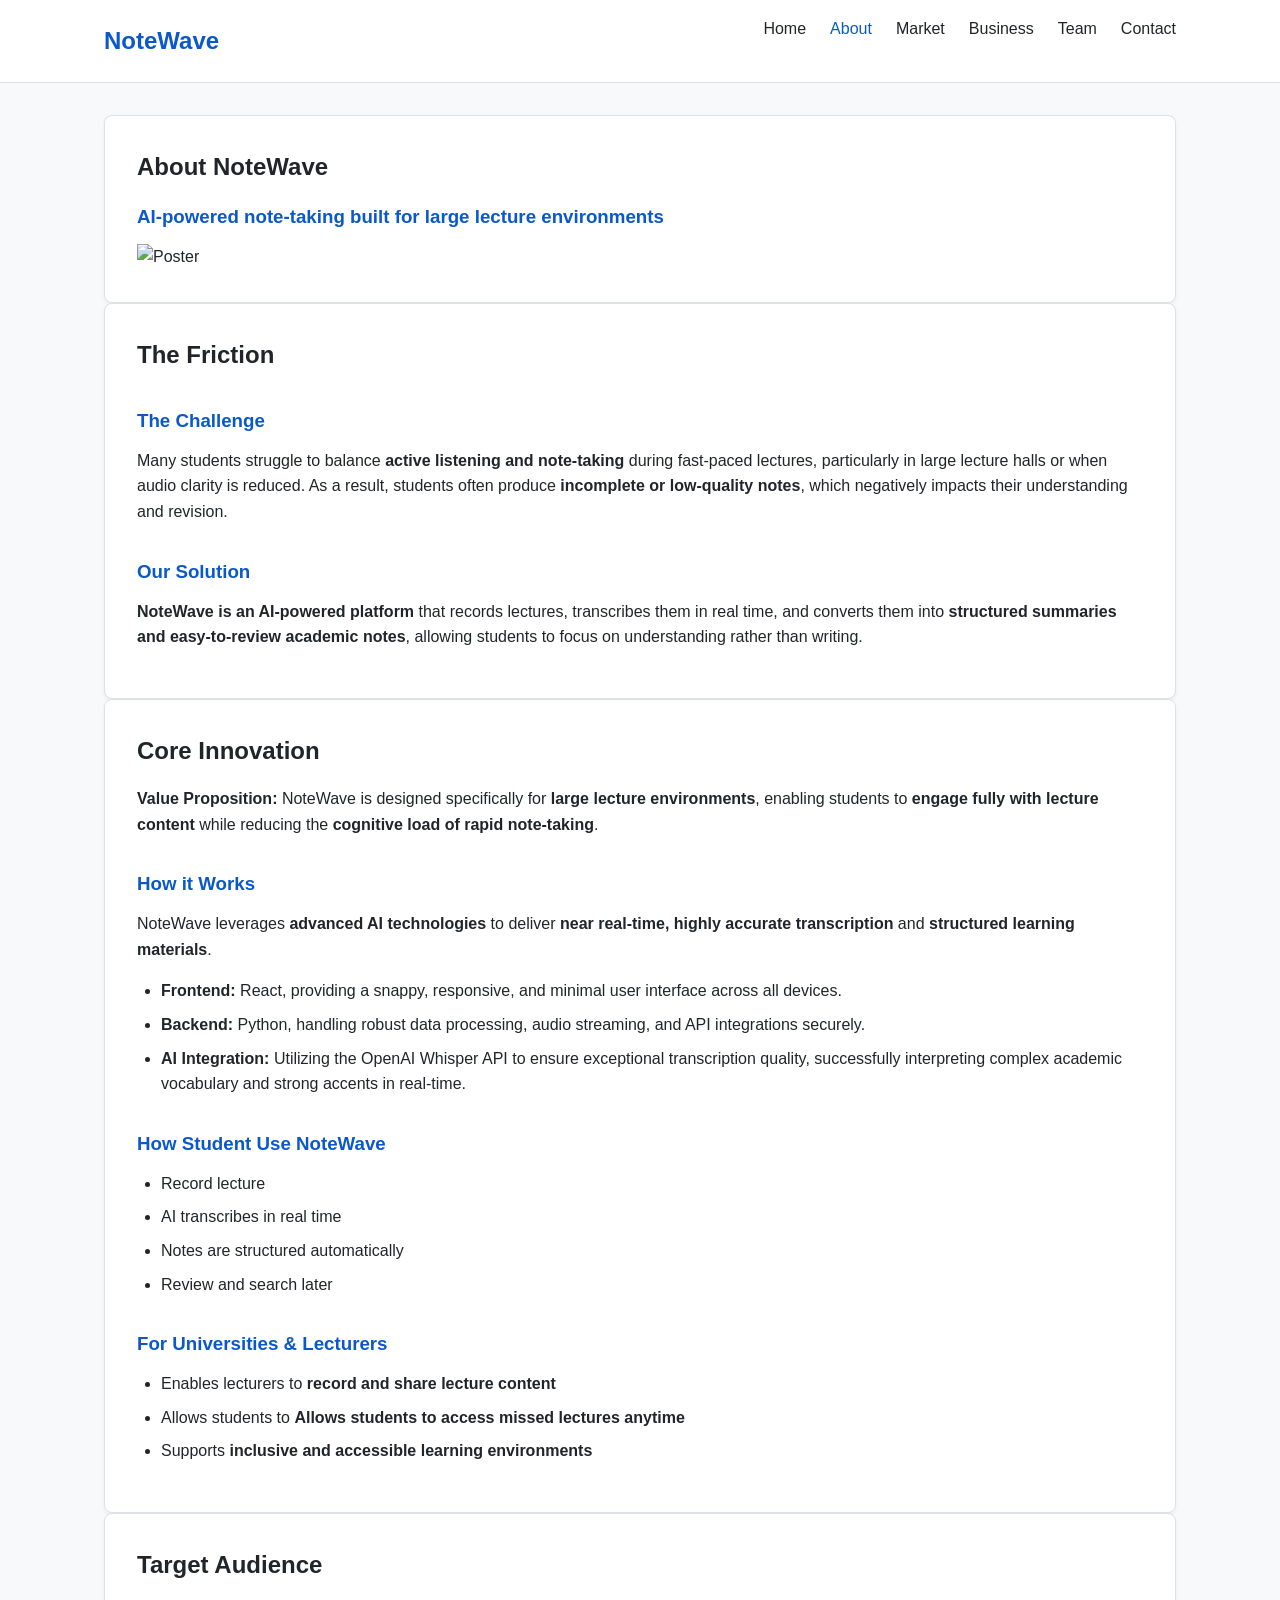
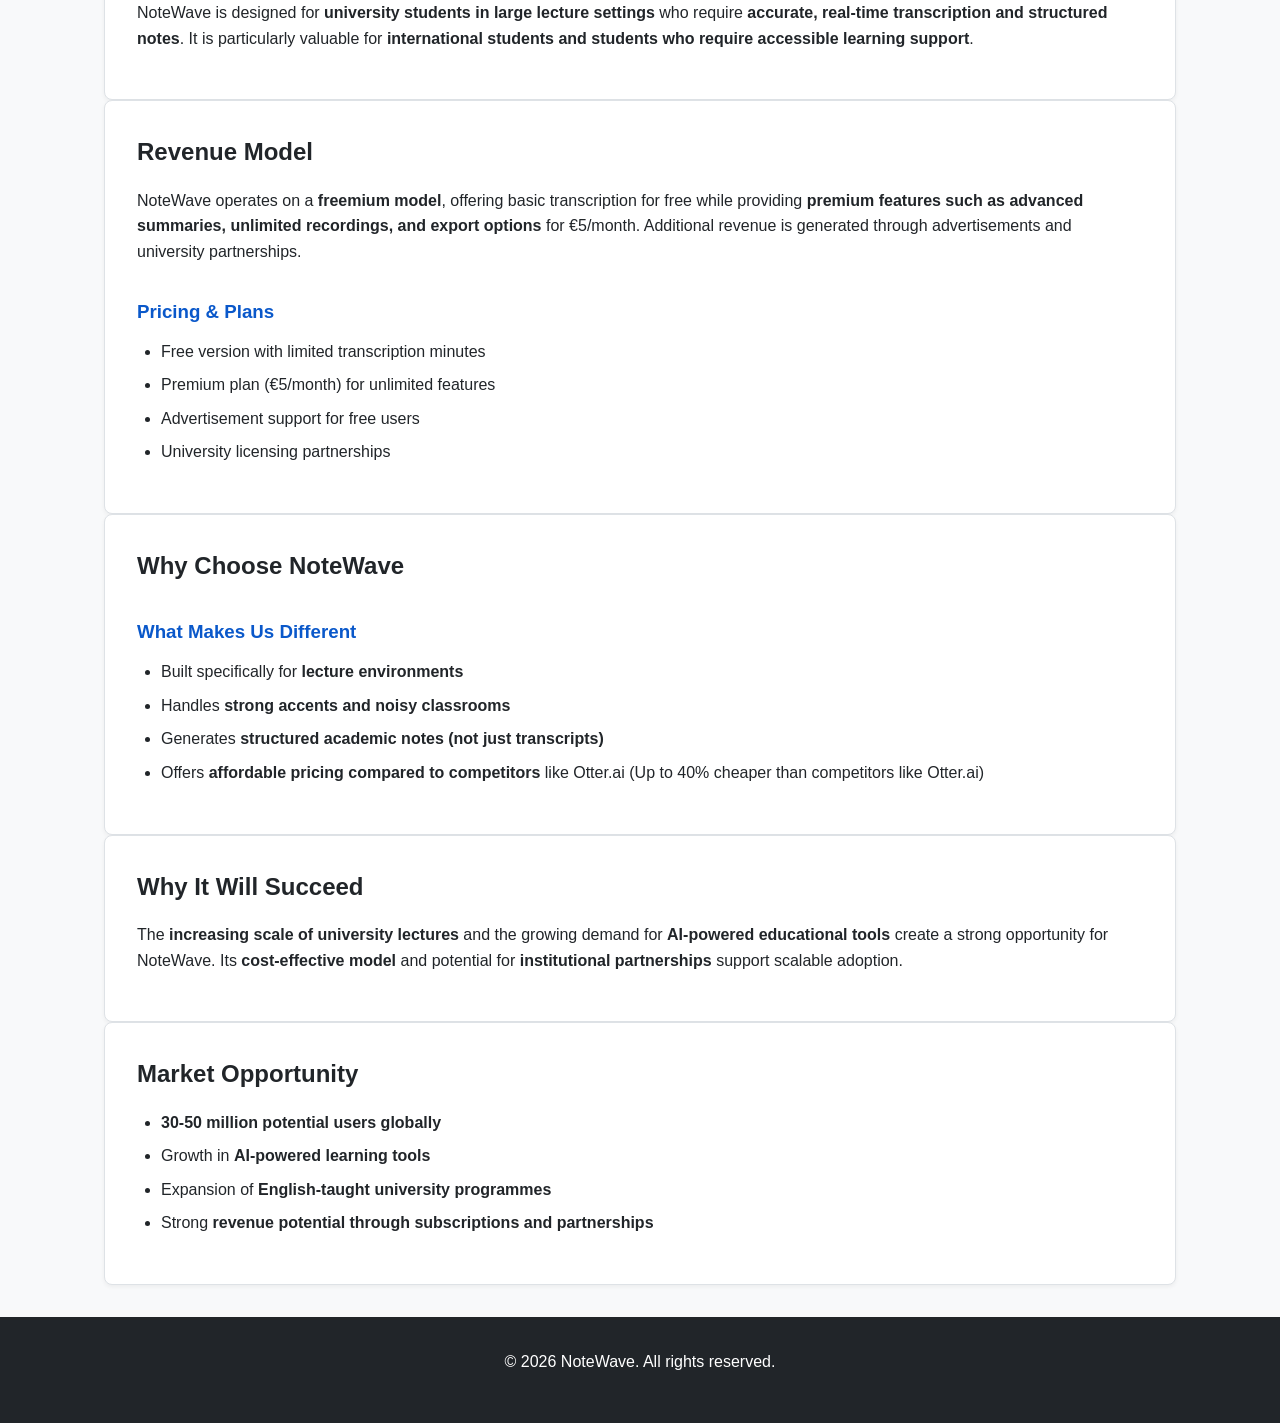
==== about.html @ 4b54dd04 "changed about page" ====
<!DOCTYPE html>
<html lang="en">
<head>
    <meta charset="UTF-8">
    <meta name="viewport" content="width=device-width, initial-scale=1.0">
    <title>About Us - NoteWave</title>
    <link rel="stylesheet" href="./css/styles.css">
</head>
<body>
    <header>
        <nav>
            <a href="index.html" class="logo">NoteWave</a>
            <ul class="nav-links">
                <li><a href="index.html">Home</a></li>
                <li><a href="about.html" class="active">About</a></li>
                <li><a href="market.html">Market</a></li>
                <li><a href="business.html">Business</a></li>
                <li><a href="team.html">Team</a></li>
                <li><a href="contact.html">Contact</a></li>
            </ul>
        </nav>
    </header>

    <main>
        <section class="card">
            <div class="card-text">
                <h2>About NoteWave</h2>
                <h3>AI-powered note-taking built for large lecture environments</h3>
            </div>

            <div class="right-img">
                <img src="images/App_logo.png" alt="Poster">
            </div>
        </section>

        <section class="card">
            <h2>The Friction</h2>
            <h3 style="margin-top: 2rem;">The Challenge</h3>
            <p>Many students struggle to balance <strong>active listening and note-taking</strong> during fast-paced lectures, particularly in large lecture halls or when audio clarity is reduced. As a result, students often produce <strong>incomplete or low-quality notes</strong>, which negatively impacts their understanding and revision.</p>
            <h3 style="margin-top: 2rem;">Our Solution</h3>
            <p><strong>NoteWave is an AI-powered platform</strong> that records lectures, transcribes them in real time, and converts them into <strong>structured summaries and easy-to-review academic notes</strong>, allowing students to focus on understanding rather than writing.</p>
        </section>

        <section class="card">
            <h2>Core Innovation</h2>
            <p><strong>Value Proposition: </strong>NoteWave is designed specifically for <strong>large lecture environments</strong>, enabling students to <strong>engage fully with lecture content</strong> while reducing the <strong>cognitive load of rapid note-taking</strong>.</p>
            
            <h3 style="margin-top: 2rem;">How it Works</h3>
            <p>NoteWave leverages <strong>advanced AI technologies</strong> to deliver <strong>near real-time, highly accurate transcription</strong> and <strong>structured learning materials</strong>.</p>
            <ul>
                <li><strong>Frontend:</strong> React, providing a snappy, responsive, and minimal user interface across all devices.</li>
                <li><strong>Backend:</strong> Python, handling robust data processing, audio streaming, and API integrations securely.</li>
                <li><strong>AI Integration:</strong> Utilizing the OpenAI Whisper API to ensure exceptional transcription quality, successfully interpreting complex academic vocabulary and strong accents in real-time.</li>
            </ul>
            
            <h3 style="margin-top: 2rem;">How Student Use NoteWave</h3>
            <ul>
                <li>Record lecture</li>
                <li>AI transcribes in real time</li>
                <li>Notes are structured automatically</li>
                <li>Review and search later</li>
            </ul>

            <h3 style="margin-top: 2rem;">For Universities & Lecturers</h3>
            <ul>
                <li>Enables lecturers to <strong>record and share lecture content</strong></li>
                <li>Allows students to <strong>Allows students to access missed lectures anytime</strong></li>
                <li>Supports <strong>inclusive and accessible learning environments</strong></li>
            </ul>
        </section>

        <section class="card">
            <h2>Target Audience</h2>
            <p>NoteWave is designed for <strong>university students in large lecture settings</strong> who require <strong>accurate, real-time transcription and structured notes</strong>. It is particularly valuable for <strong>international students and students who require accessible learning support</strong>.</p>
        </section>

        <section class="card">
            <h2>Revenue Model</h2>
            <p>NoteWave operates on a <strong>freemium model</strong>, offering basic transcription for free while providing <strong>premium features such as advanced summaries, unlimited recordings, and export options</strong> for €5/month. Additional revenue is generated through advertisements and university partnerships.</p>
            
            <h3 style="margin-top: 2rem;">Pricing & Plans</h3>
            <ul>
                <li>Free version with limited transcription minutes</li>
                <li>Premium plan (€5/month) for unlimited features</li>
                <li>Advertisement support for free users</li>
                <li>University licensing partnerships</li>
            </ul>
        </section>

        <section class="card">
            <h2>Why Choose NoteWave</h2>
            <h3 style="margin-top: 2rem;">What Makes Us Different</h3>
            <ul>
                <li>Built specifically for <strong>lecture environments</strong></li>
                <li>Handles <strong>strong accents and noisy classrooms</strong></li>
                <li>Generates <strong>structured academic notes (not just transcripts)</strong></li>
                <li>Offers <strong>affordable pricing compared to competitors</strong> like Otter.ai (Up to 40% cheaper than competitors like Otter.ai)</li>
            </ul>
        </section>

        <section class="card">
            <h2>Why It Will Succeed</h2>
            <p>The <strong>increasing scale of university lectures</strong> and the growing demand for <strong>AI-powered educational tools</strong> create a strong opportunity for NoteWave. Its <strong>cost-effective model</strong> and potential for <strong>institutional partnerships</strong> support scalable adoption.</p>
        </section>

        <section class="card">
            <h2>Market Opportunity</h2>
            <ul>
                <li><strong>30-50 million potential users globally</strong></li>
                <li>Growth in <strong>AI-powered learning tools</strong></li>
                <li>Expansion of <strong>English-taught university programmes</strong></li>
                <li>Strong <strong>revenue potential through subscriptions and partnerships</strong></li>
            </ul>
        </section>

    </main>

    <footer>
        <p>&copy; 2026 NoteWave. All rights reserved.</p>
    </footer>
</body>
</html>
---- css/styles.css ----
/* styles.css */
:root {
    --primary-blue: #0A58CA;
    --light-blue: #E7F1FF;
    --dark-slate: #212529;
    --white: #FFFFFF;
    --light-gray: #F8F9FA;
    --border-color: #DEE2E6;
}

* {
    box-sizing: border-box;
    margin: 0;
    padding: 0;
}

body {
    font-family: -apple-system, BlinkMacSystemFont, "Segoe UI", Roboto, "Helvetica Neue", Arial, sans-serif;
    line-height: 1.6;
    color: var(--dark-slate);
    background-color: var(--light-gray);
    display: flex;
    flex-direction: column;
    min-height: 100vh;
    overflow-x: hidden;
}

header {
    background-color: var(--white);
    border-bottom: 1px solid var(--border-color);
    position: sticky;
    top: 0;
    z-index: 1000;
}

nav {
    display: flex;
    justify-content: space-between;
    align-items: center;
    padding: 1rem 5%;
    max-width: 1200px;
    margin: 0 auto;
}

.logo {
    display: flex;
    align-items: center;
    gap: 0.5rem;
    font-size: 1.5rem;
    font-weight: bold;
    color: var(--primary-blue);
    text-decoration: none;
}

.logo img {
    height: 32px;
    width: auto;
}

.nav-links {
    list-style: none;
    display: flex;
    gap: 1.5rem;
}

.nav-links a {
    text-decoration: none;
    color: var(--dark-slate);
    font-weight: 500;
    transition: color 0.3s;
}

.nav-links a:hover, .nav-links a.active {
    color: var(--primary-blue);
}

main {
    flex: 1;
    padding: 2rem 5%;
    max-width: 1200px;
    margin: 0 auto;
    width: 100%;
}

footer {
    background-color: var(--dark-slate);
    color: var(--white);
    text-align: center;
    padding: 2rem 5%;
    margin-top: auto;
}

/* Typography */
h1, h2, h3, h4 {
    margin-bottom: 1rem;
    color: var(--dark-slate);
}

p {
    margin-bottom: 1rem;
}

ul {
    margin-left: 1.5rem;
    margin-bottom: 1rem;
}

li {
    margin-bottom: 0.5rem;
}

/* Hero Section */
.hero {
    text-align: center;
    padding: 5rem 2rem;
    background-color: var(--white);
    border-radius: 8px;
    box-shadow: 0 4px 6px rgba(0,0,0,0.05);
    margin-bottom: 3rem;
}

.hero h1 {
    font-size: 3rem;
    color: var(--primary-blue);
    margin-bottom: 1rem;
}

.hero p {
    font-size: 1.25rem;
    color: #495057;
    max-width: 600px;
    margin: 0 auto 2rem;
}

/* Buttons */
.btn {
    display: inline-block;
    padding: 0.75rem 1.5rem;
    background-color: var(--primary-blue);
    color: var(--white);
    text-decoration: none;
    border-radius: 6px;
    font-weight: bold;
    font-size: 1rem;
    border: none;
    cursor: pointer;
    transition: background-color 0.3s;
}

.btn:hover {
    background-color: #084298;
}

/* Cards & Grid */
.grid {
    display: grid;
    grid-template-columns: repeat(auto-fit, minmax(280px, 1fr));
    gap: 1.5rem;
    margin-top: 1.5rem;
}

.card {
    background: var(--white);
    padding: 2rem;
    border-radius: 8px;
    box-shadow: 0 2px 4px rgba(0,0,0,0.05);
    border: 1px solid var(--border-color);
}

.card h3 {
    color: var(--primary-blue);
    margin-bottom: 0.75rem;
}

/* Forms */
.form-container {
    max-width: 500px;
    margin: 0 auto;
    background: var(--white);
    padding: 2.5rem;
    border-radius: 8px;
    box-shadow: 0 4px 6px rgba(0,0,0,0.05);
    border: 1px solid var(--border-color);
}

.form-group {
    margin-bottom: 1.5rem;
}

.form-group label {
    display: block;
    margin-bottom: 0.5rem;
    font-weight: 600;
}

.form-group input {
    width: 100%;
    padding: 0.75rem;
    border: 1px solid var(--border-color);
    border-radius: 4px;
    font-family: inherit;
    font-size: 1rem;
    transition: border-color 0.3s, box-shadow 0.3s;
}

.form-group input:focus {
    outline: none;
    border-color: var(--primary-blue);
    box-shadow: 0 0 0 3px rgba(10, 88, 202, 0.25);
}

/* Hero Interactive & Visuals */
.hero-interactive {
    position: relative;
    margin-top: 1rem;
}

.btn-hero {
    font-size: 1.25rem;
    padding: 1.25rem 3rem;
    border-radius: 8px;
    box-shadow: 0 4px 15px rgba(10, 88, 202, 0.3);
    position: relative;
    z-index: 10;
    transition: all 0.3s ease;
}

.btn-hero:hover {
    transform: translateY(-2px) scale(1.05);
    box-shadow: 0 8px 25px rgba(10, 88, 202, 0.4);
}

.hero-visuals {
    position: relative;
    max-width: 800px;
    margin: 8rem auto 0;
    display: flex;
    justify-content: center;
    align-items: flex-end;
}

.macbook-wrapper {
    width: 80%;
    max-width: 600px;
    z-index: 5;
    position: relative;
    transition: transform 0.5s cubic-bezier(0.175, 0.885, 0.32, 1.275);
}

.visual-macbook {
    width: 100%;
    height: auto;
    display: block;
    transform-origin: center 80%;
    transition: transform 0.1s ease-out;
}

.visual-hand {
    position: absolute;
    bottom: 5%;
    z-index: 15;
    width: 30vw;
    max-width: 400px;
    transition: all 0.6s cubic-bezier(0.175, 0.885, 0.32, 1.275);
    opacity: 0;
    pointer-events: none;
}

.visual-hand-left {
    left: calc(50% - 50vw);
    transform: translateX(-100%) rotate(-30deg);
}

.visual-hand-right {
    right: calc(50% - 50vw);
    transform: translateX(100%) rotate(30deg);
}

/* Animations Triggered by Hovering the Button */
.btn-hero:hover ~ .hero-visuals .macbook-wrapper {
    transform: translateY(-30px);
}

.btn-hero:hover ~ .hero-visuals .visual-hand-left {
    opacity: 1;
    transform: translateX(0) rotate(-10deg);
}

.btn-hero:hover ~ .hero-visuals .visual-hand-right {
    opacity: 1;
    transform: translateX(0) rotate(10deg);
}

/* Transcription Recording Demo Feature */
.feature-recording {
    background-color: #1a1a1e;
    width: 100vw;
    margin-left: calc(-50vw + 50%);
    margin-right: calc(-50vw + 50%);
    padding: 5rem 2rem;
    display: flex;
    justify-content: center;
    margin-top: 4rem;
    margin-bottom: 2rem;
}

.recording-layout {
    display: flex;
    gap: 4rem;
    max-width: 1200px;
    width: 100%;
    align-items: center;
}

.recording-container {
    flex: 2;
    width: 100%;
    display: flex;
    flex-direction: column;
    gap: 3rem;
}

.recording-features {
    flex: 1;
    background-color: #242428;
    border-radius: 12px;
    padding: 2.5rem;
    box-shadow: 0 4px 20px rgba(0,0,0,0.2);
    color: #e0e0e0;
    transition: transform 0.8s ease-out, box-shadow 0.8s ease-out, opacity 0.8s ease-out;
}

.slide-in-right {
    opacity: 0;
    transform: translateX(100px);
}

.slide-in-right.visible {
    opacity: 1;
    transform: translateX(0);
}

.recording-features.visible:hover {
    transform: translateY(-5px);
    box-shadow: 0 10px 30px rgba(0,0,0,0.4);
    transition: transform 0.2s ease, box-shadow 0.2s ease;
}

.recording-features h3 {
    color: #ffffff;
    font-size: 1.5rem;
    margin-bottom: 1.5rem;
}

.recording-features p {
    margin: 0;
    color: #9a9a9f;
    font-size: 1.1rem;
    line-height: 1.6;
}

.transcription-display {
    font-size: 1.5rem;
    line-height: 1.6;
    min-height: 150px;
}

.transcription-display .placeholder-text {
    color: #4a4a50;
    text-align: left;
}

.transcription-display .final-text {
    color: #55555c; /* Older text is darker */
    transition: color 0.5s;
}

.transcription-display .interim-text {
    color: #ffffff; /* Newest text is highlighted white */
    background: transparent;
    padding: 0;
}

.recording-controls-wrapper {
    background-color: #242428;
    border-radius: 12px;
    padding: 1rem 2rem;
    display: flex;
    justify-content: center;
    box-shadow: 0 4px 20px rgba(0,0,0,0.2);
}

.recording-controls {
    display: flex;
    align-items: center;
    gap: 2.5rem;
}

.control-btn {
    background: none;
    border: none;
    color: #707078;
    cursor: pointer;
    display: flex;
    align-items: center;
    justify-content: center;
    transition: color 0.3s;
    padding: 0.5rem;
}

.control-btn:hover {
    color: #ffffff;
}

.record-btn-big {
    background: none;
    border: 2px solid #e05e50;
    width: 56px;
    height: 56px;
    border-radius: 50%;
    display: flex;
    align-items: center;
    justify-content: center;
    cursor: pointer;
    transition: all 0.3s ease;
    padding: 0;
}

.record-btn-big:hover {
    transform: scale(1.05);
}

.record-inner {
    width: 44px;
    height: 44px;
    background-color: #e05e50;
    border-radius: 50%;
    transition: all 0.3s ease;
}

.record-btn-big.recording .record-inner {
    border-radius: 8px; /* Square shape when recording */
    width: 24px;
    height: 24px;
}

/* Responsive */
@media (max-width: 900px) {
    .recording-layout {
        flex-direction: column;
        gap: 2rem;
    }
    
    .recording-features {
        width: 100%;
    }
}

@media (max-width: 768px) {
    .visual-hand {
        display: none !important;
    }
    
    nav {
        flex-direction: column;
        gap: 1rem;
    }
    
    .nav-links {
        flex-wrap: wrap;
        justify-content: center;
        gap: 1rem;
    }
    
    .hero h1 {
        font-size: 2rem;
    }
}

/* Summarization Feature */
.feature-summarize {
    padding: 6rem 2rem;
    background-color: var(--white);
    text-align: center;
    border-top: 1px solid var(--border-color);
}

.summarize-header {
    margin-bottom: 4rem;
}

.summarize-header h2 {
    font-size: 2.5rem;
    color: var(--primary-blue);
    margin-bottom: 0.5rem;
}

.summarize-header p {
    font-size: 1.25rem;
    color: #6c757d;
}

.summarize-layout {
    display: flex;
    align-items: center;
    justify-content: center;
    gap: 2rem;
    max-width: 1400px;
    margin: 0 auto;
    text-align: left;
}

.summarize-box {
    flex: 1;
    background: var(--light-gray);
    border: 1px solid var(--border-color);
    border-radius: 12px;
    padding: 2.5rem 2rem 2rem;
    min-height: 350px;
    box-shadow: 0 4px 15px rgba(0,0,0,0.05);
    position: relative;
    transition: transform 0.3s ease, box-shadow 0.3s ease;
    display: flex;
    flex-direction: column;
}

.summarize-box:hover {
    transform: translateY(-5px);
    box-shadow: 0 10px 25px rgba(0,0,0,0.1);
}

.box-badge {
    position: absolute;
    top: -14px;
    left: 2rem;
    background: var(--dark-slate);
    color: var(--white);
    padding: 0.4rem 1.2rem;
    border-radius: 20px;
    font-size: 0.85rem;
    font-weight: bold;
    text-transform: uppercase;
    letter-spacing: 0.5px;
    box-shadow: 0 4px 6px rgba(0,0,0,0.1);
}

.badge-ai {
    background: var(--primary-blue);
}

.box-content {
    flex-grow: 1;
    display: flex;
    flex-direction: column;
    justify-content: center;
}

.box-content p {
    color: #495057;
    font-size: 1.1rem;
    line-height: 1.8;
}

.box-content h4 {
    color: var(--dark-slate);
    margin-bottom: 1rem;
    font-size: 1.2rem;
}

.box-content ul {
    margin-left: 1.25rem;
}

.box-content li {
    margin-bottom: 0.75rem;
    color: #495057;
    line-height: 1.5;
}

.summarize-action {
    display: flex;
    justify-content: center;
    align-items: center;
    padding: 0 1rem;
}

.btn-summarize {
    background: var(--primary-blue);
    color: var(--white);
    border: none;
    padding: 1rem 2rem;
    font-size: 1.1rem;
    font-weight: bold;
    border-radius: 50px;
    cursor: pointer;
    box-shadow: 0 4px 15px rgba(10, 88, 202, 0.3);
    transition: all 0.3s ease;
    display: flex;
    align-items: center;
    justify-content: center;
    min-width: 180px;
}

.btn-summarize:hover {
    transform: scale(1.05);
    box-shadow: 0 8px 25px rgba(10, 88, 202, 0.4);
}

.btn-loader {
    width: 20px;
    height: 20px;
    border: 3px solid rgba(255,255,255,0.3);
    border-radius: 50%;
    border-top-color: var(--white);
    animation: spin 1s ease-in-out infinite;
    display: inline-block;
}

.hidden {
    display: none !important;
}

@keyframes spin {
    to { transform: rotate(360deg); }
}

.placeholder-state {
    text-align: center;
    color: #adb5bd;
    font-style: italic;
}

.skeleton-line {
    height: 12px;
    background: linear-gradient(90deg, #e9ecef 25%, #f8f9fa 50%, #e9ecef 75%);
    background-size: 200% 100%;
    animation: loading-skeleton 1.5s infinite;
    border-radius: 4px;
    margin-bottom: 15px;
    width: 100%;
}

.w-75 { width: 75%; }
.w-50 { width: 50%; }

@keyframes loading-skeleton {
    0% { background-position: 200% 0; }
    100% { background-position: -200% 0; }
}

@media (max-width: 900px) {
    .summarize-layout {
        flex-direction: column;
        gap: 3rem;
    }
}
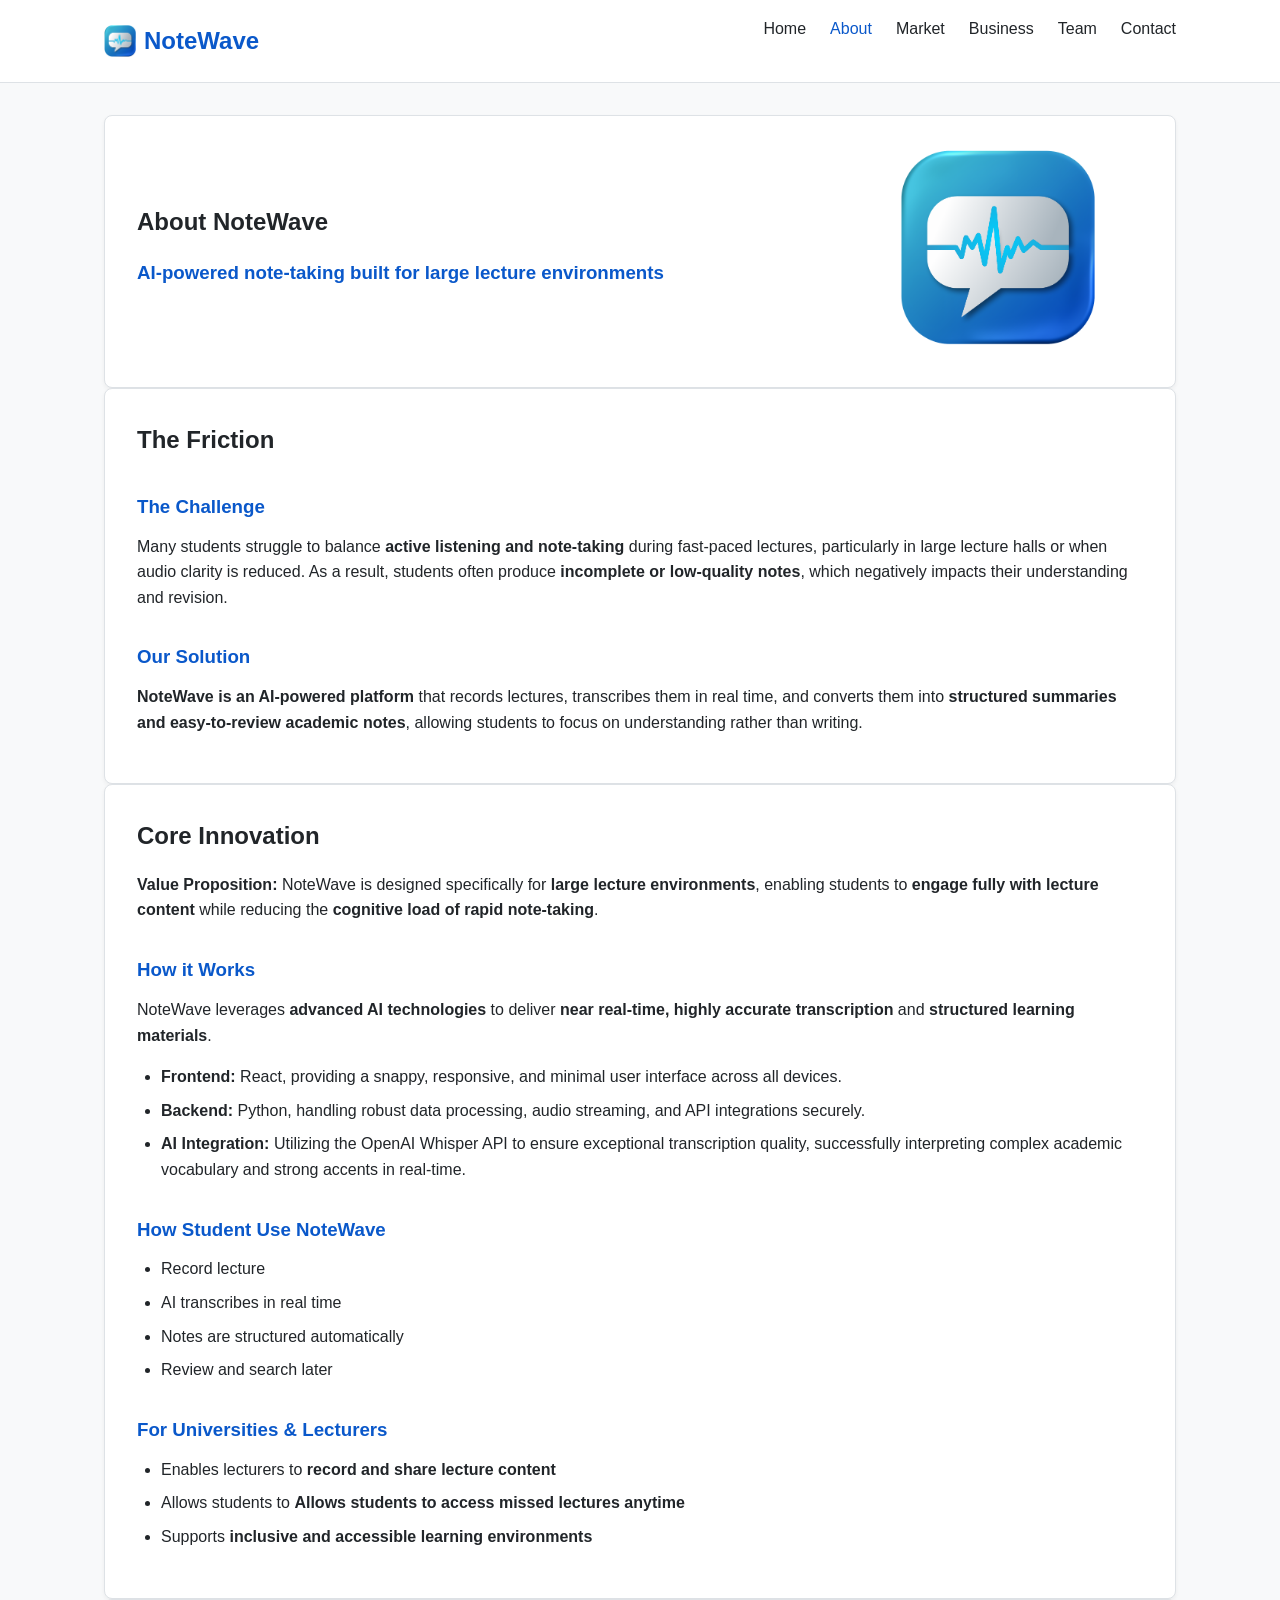
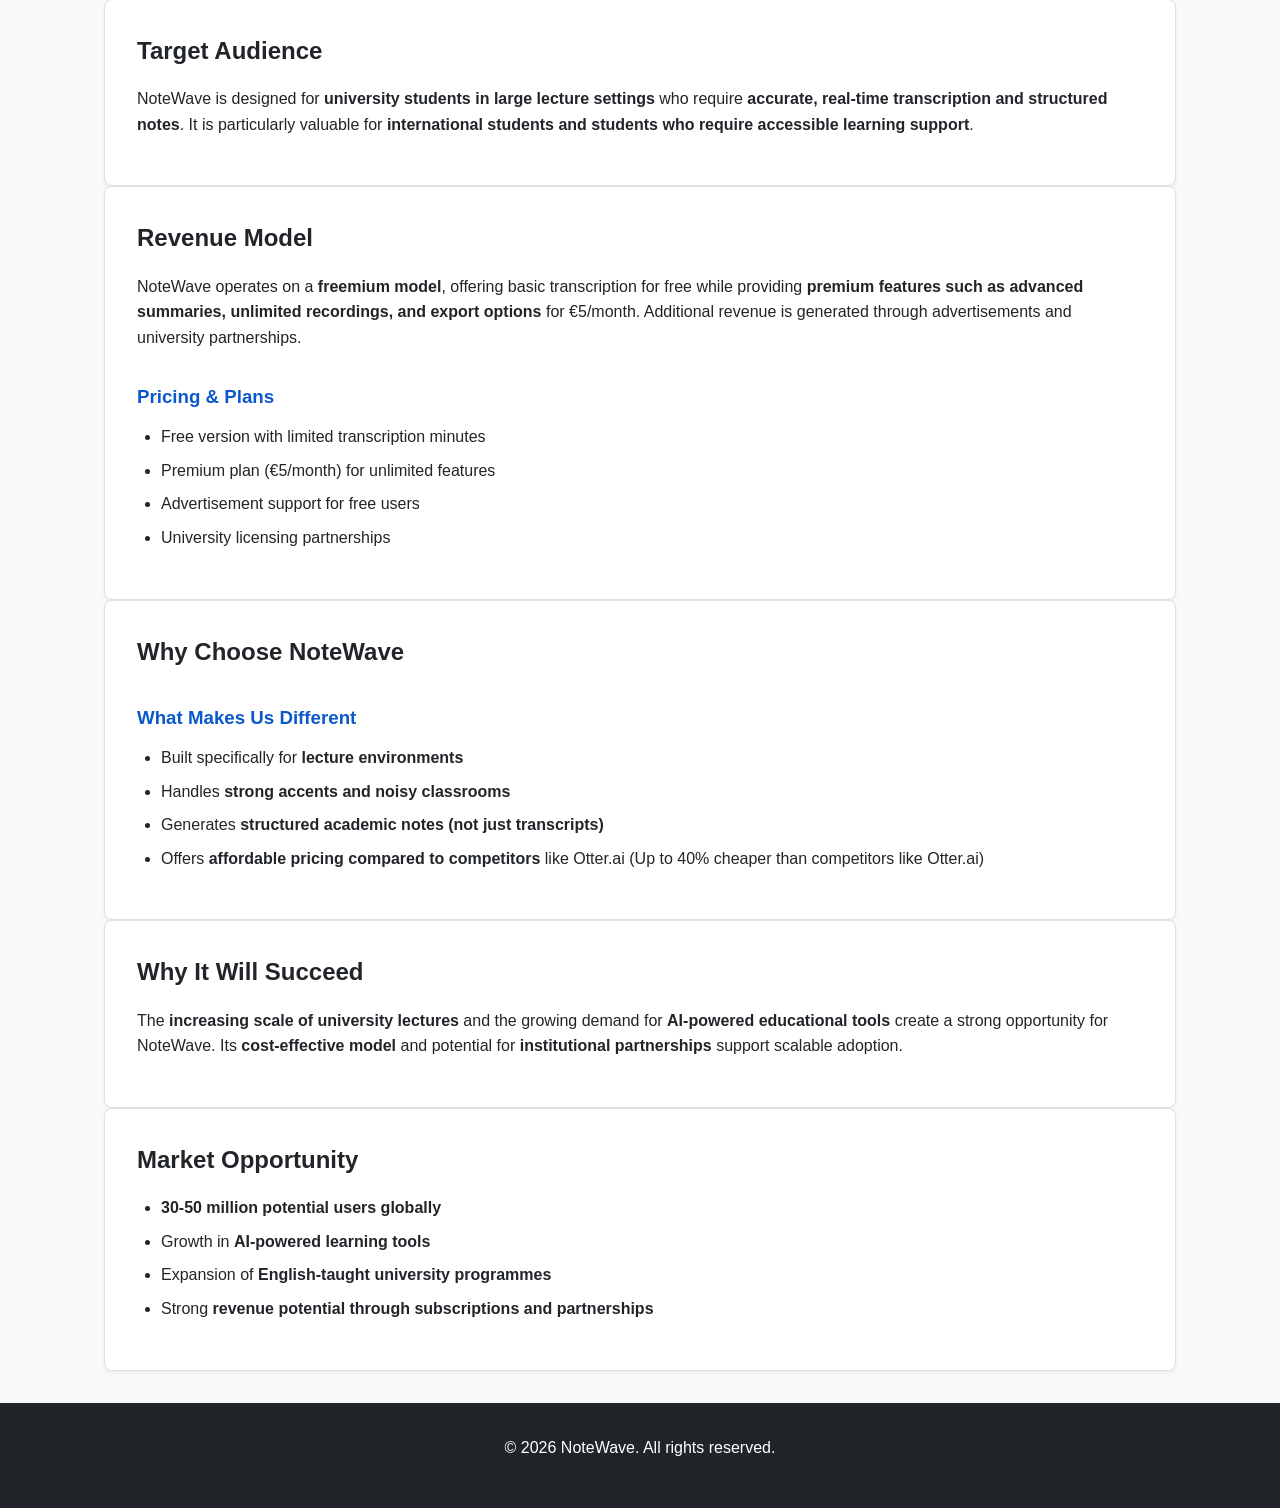
==== commit 29bdb170: "links" ====
--- a/about.html
+++ b/about.html
@@ -5,21 +5,10 @@
     <meta name="viewport" content="width=device-width, initial-scale=1.0">
     <title>About Us - NoteWave</title>
     <link rel="stylesheet" href="./css/styles.css">
+    <script src="./js/components.js" defer></script>
 </head>
 <body>
-    <header>
-        <nav>
-            <a href="index.html" class="logo">NoteWave</a>
-            <ul class="nav-links">
-                <li><a href="index.html">Home</a></li>
-                <li><a href="about.html" class="active">About</a></li>
-                <li><a href="market.html">Market</a></li>
-                <li><a href="business.html">Business</a></li>
-                <li><a href="team.html">Team</a></li>
-                <li><a href="contact.html">Contact</a></li>
-            </ul>
-        </nav>
-    </header>
+    <nav-bar></nav-bar>
 
     <main>
         <section class="card">
@@ -29,7 +18,7 @@
             </div>
 
             <div class="right-img">
-                <img src="images/App_logo.png" alt="Poster">
+                <img src="images/notewave_logo.png" alt="NoteWave Logo">
             </div>
         </section>
 
@@ -115,8 +104,6 @@
 
     </main>
 
-    <footer>
-        <p>&copy; 2026 NoteWave. All rights reserved.</p>
-    </footer>
+    <site-footer></site-footer>
 </body>
 </html>
--- a/css/styles.css
+++ b/css/styles.css
@@ -653,4 +653,30 @@
         flex-direction: column;
         gap: 3rem;
     }
-}+}
+
+
+/* Leo added CSS */
+.right-img {
+    display: inline-block;
+    vertical-align: middle;
+    width: 25%;         
+    text-align: right;
+}
+
+.card::after {
+    content: "";
+    display: table;
+    clear: both;
+}
+
+.right-img img {
+    width: 200px;
+    height: auto;
+}
+
+.card-text {
+    display: inline-block; 
+    width: 70%;             
+    vertical-align: middle;
+}
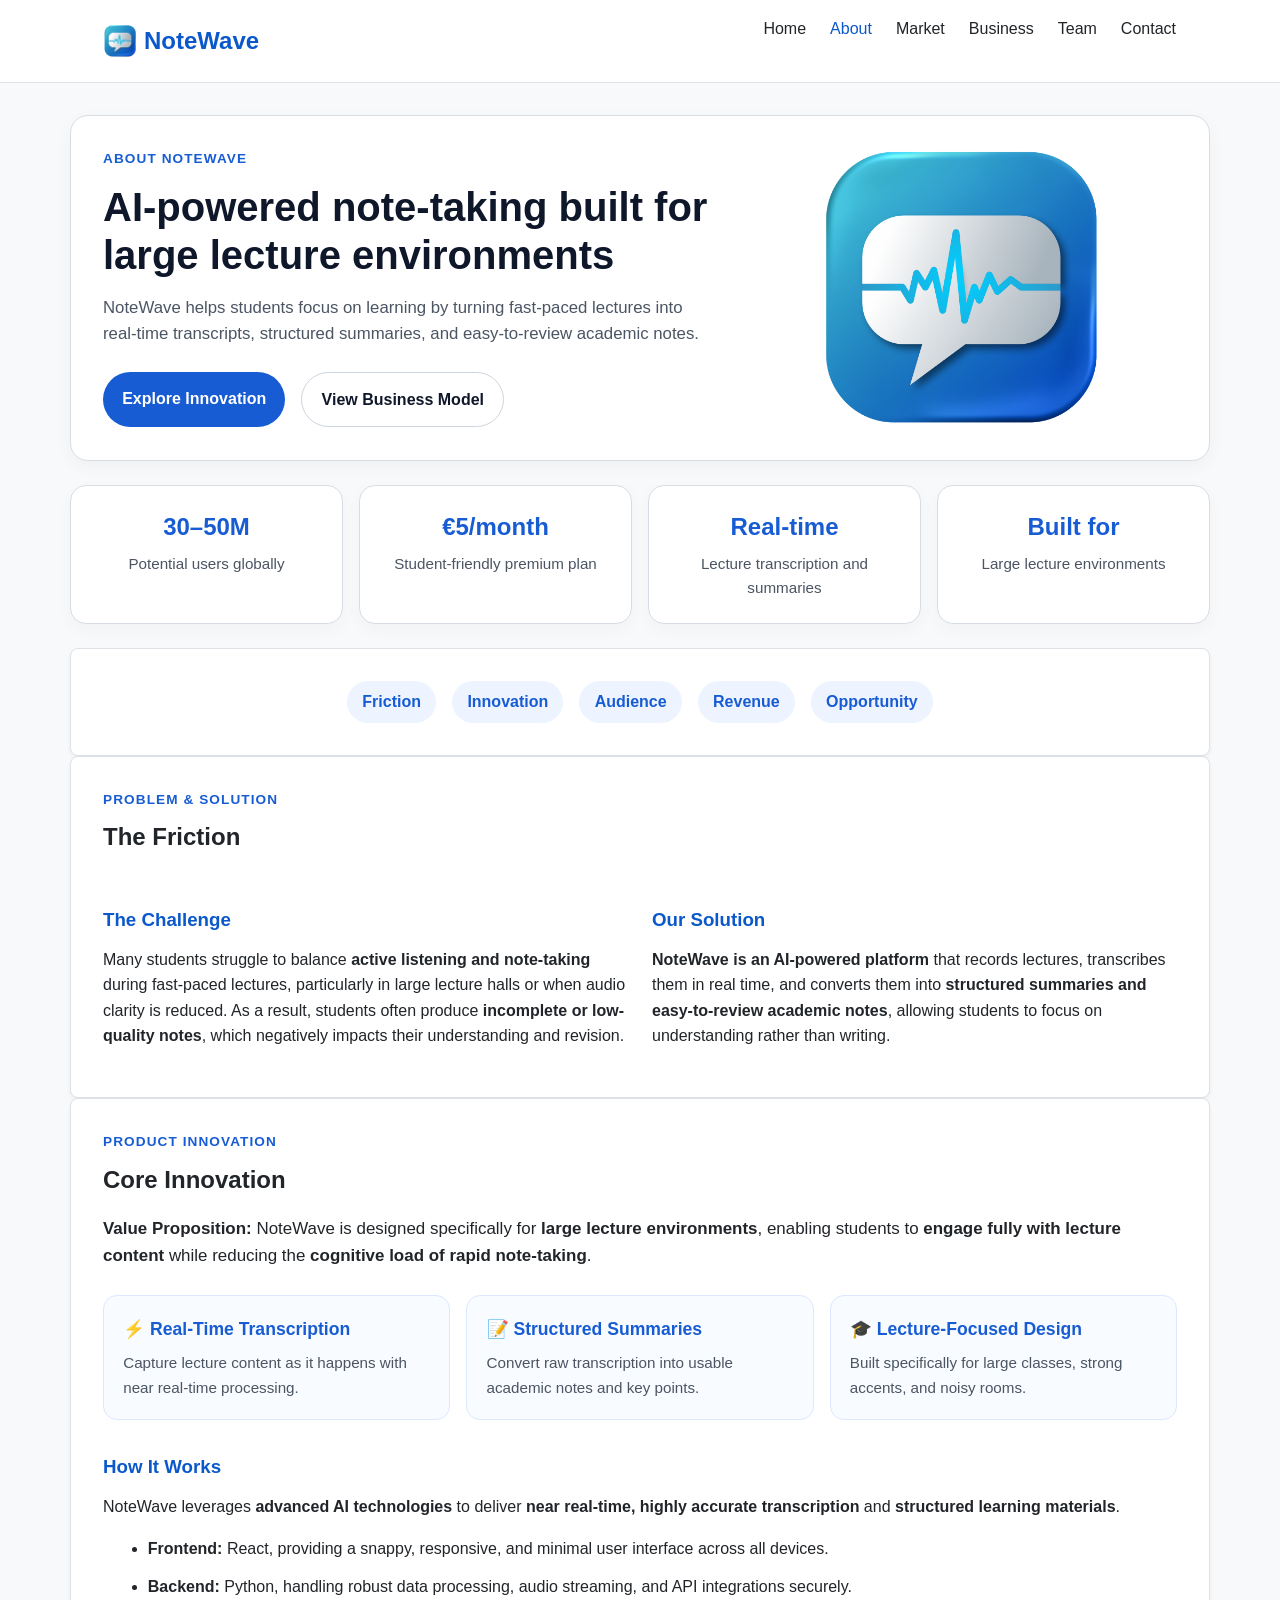
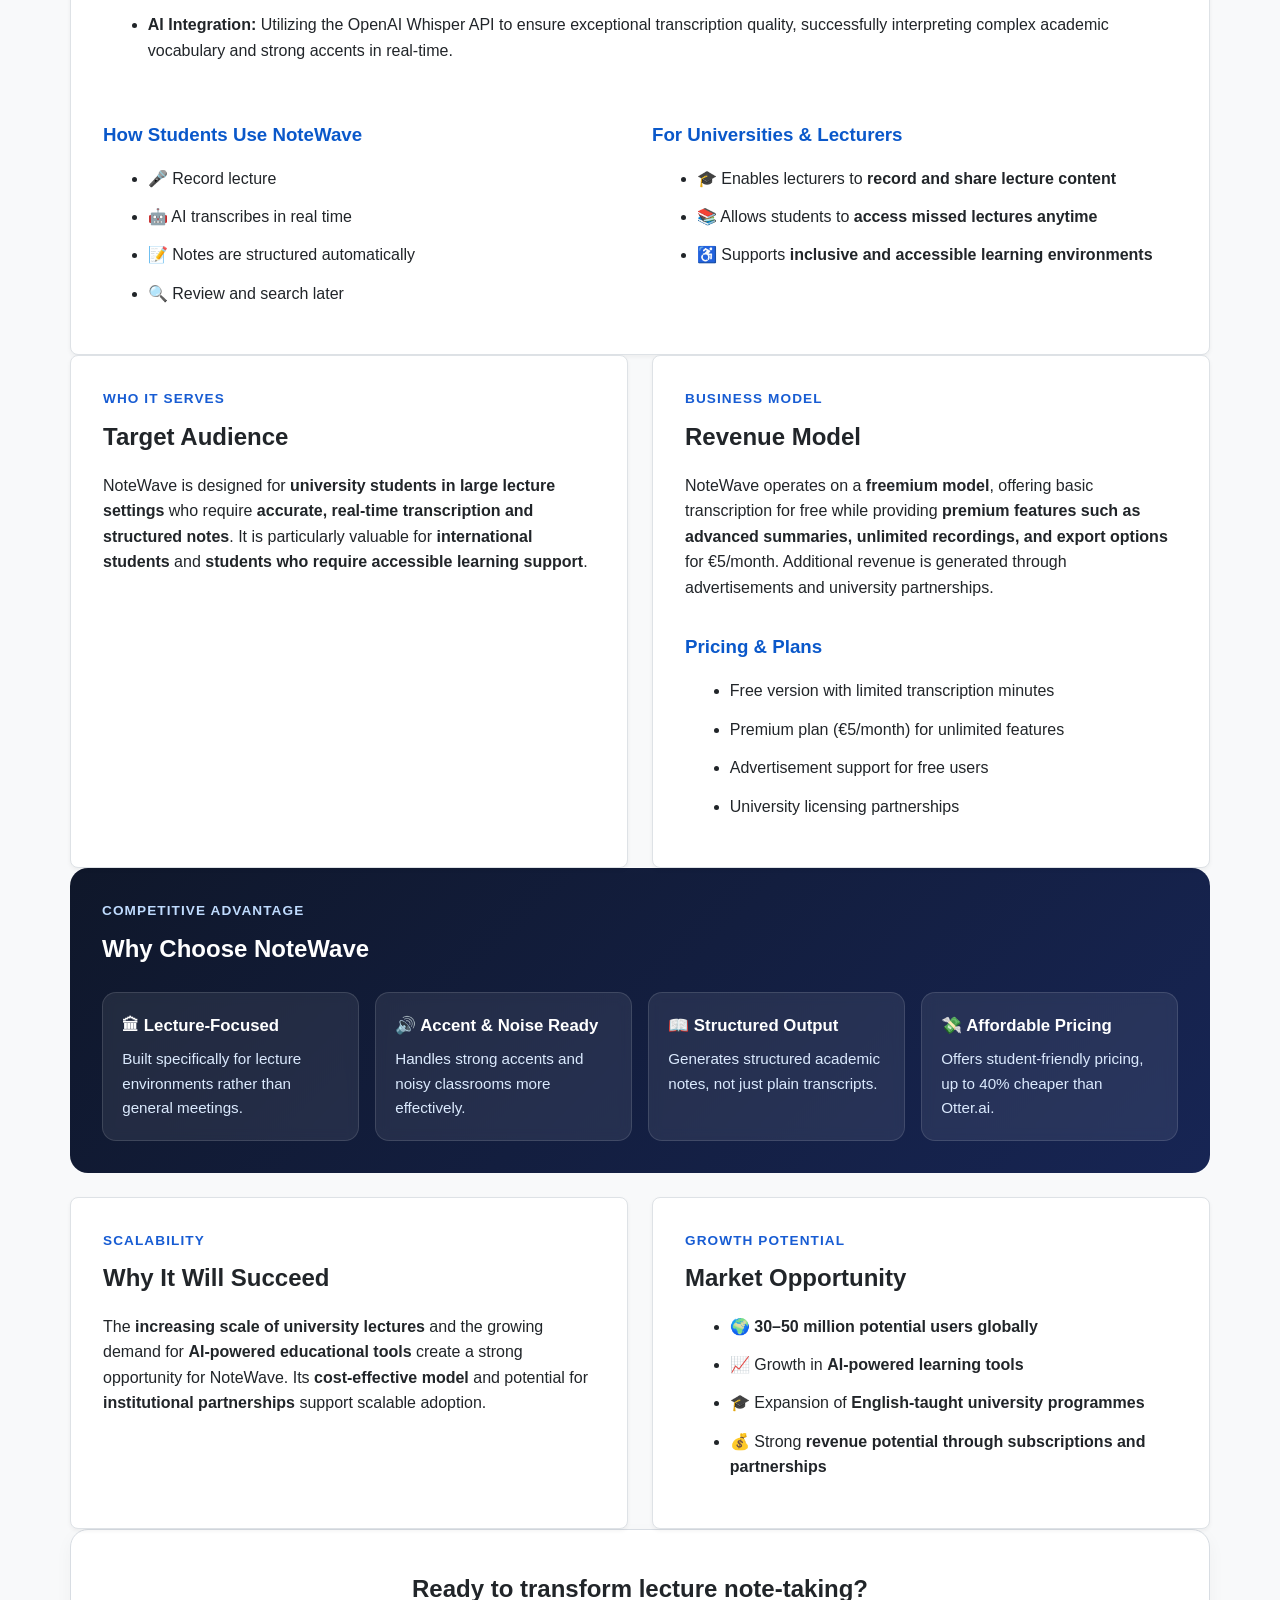
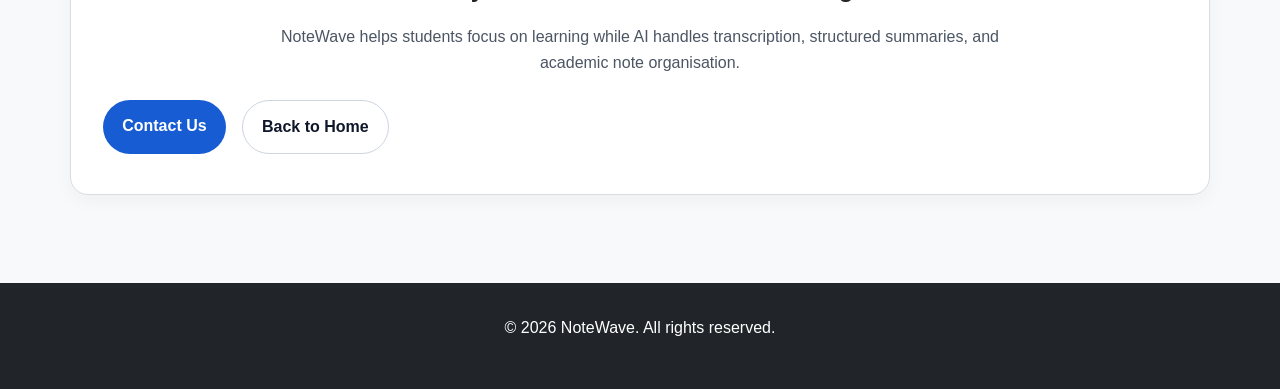
==== commit 298bce34: "HTML update" ====
--- a/about.html
+++ b/about.html
@@ -4,102 +4,250 @@
     <meta charset="UTF-8">
     <meta name="viewport" content="width=device-width, initial-scale=1.0">
     <title>About Us - NoteWave</title>
-    <link rel="stylesheet" href="./css/styles.css">
+    <link rel="stylesheet" href="css/styles.css">
     <script src="./js/components.js" defer></script>
 </head>
 <body>
     <nav-bar></nav-bar>
 
-    <main>
-        <section class="card">
-            <div class="card-text">
-                <h2>About NoteWave</h2>
-                <h3>AI-powered note-taking built for large lecture environments</h3>
-            </div>
-
-            <div class="right-img">
-                <img src="images/notewave_logo.png" alt="NoteWave Logo">
-            </div>
-        </section>
-
-        <section class="card">
+    <main class="container">
+
+        <!-- Hero Section -->
+        <section class="hero-card">
+            <div class="hero-text">
+                <p class="eyebrow">About NoteWave</p>
+                <h1>AI-powered note-taking built for large lecture environments</h1>
+                <p class="hero-description">
+                    NoteWave helps students focus on learning by turning fast-paced lectures
+                    into real-time transcripts, structured summaries, and easy-to-review academic notes.
+                </p>
+
+                <div class="hero-buttons">
+                    <a href="#innovation" class="btn btn-primary">Explore Innovation</a>
+                    <a href="#revenue" class="btn btn-secondary">View Business Model</a>
+                </div>
+            </div>
+
+            <div class="hero-image">
+                <img src="images/notewave_logo.png" alt="NoteWave logo">
+            </div>
+        </section>
+
+        <!-- Quick Stats -->
+        <section class="stats-grid">
+            <div class="stat-box">
+                <h3>30–50M</h3>
+                <p>Potential users globally</p>
+            </div>
+            <div class="stat-box">
+                <h3>€5/month</h3>
+                <p>Student-friendly premium plan</p>
+            </div>
+            <div class="stat-box">
+                <h3>Real-time</h3>
+                <p>Lecture transcription and summaries</p>
+            </div>
+            <div class="stat-box">
+                <h3>Built for</h3>
+                <p>Large lecture environments</p>
+            </div>
+        </section>
+
+        <!-- Quick Navigation -->
+        <section class="jump-links card">
+            <a href="#friction">Friction</a>
+            <a href="#innovation">Innovation</a>
+            <a href="#audience">Audience</a>
+            <a href="#revenue">Revenue</a>
+            <a href="#opportunity">Opportunity</a>
+        </section>
+
+        <!-- Problem and Solution -->
+        <section class="card" id="friction">
+            <p class="section-label">Problem &amp; Solution</p>
             <h2>The Friction</h2>
-            <h3 style="margin-top: 2rem;">The Challenge</h3>
-            <p>Many students struggle to balance <strong>active listening and note-taking</strong> during fast-paced lectures, particularly in large lecture halls or when audio clarity is reduced. As a result, students often produce <strong>incomplete or low-quality notes</strong>, which negatively impacts their understanding and revision.</p>
-            <h3 style="margin-top: 2rem;">Our Solution</h3>
-            <p><strong>NoteWave is an AI-powered platform</strong> that records lectures, transcribes them in real time, and converts them into <strong>structured summaries and easy-to-review academic notes</strong>, allowing students to focus on understanding rather than writing.</p>
-        </section>
-
-        <section class="card">
+
+            <div class="content-grid two-column">
+                <div>
+                    <h3 class="section-title">The Challenge</h3>
+                    <p>
+                        Many students struggle to balance <strong>active listening and note-taking</strong>
+                        during fast-paced lectures, particularly in large lecture halls or when audio clarity
+                        is reduced. As a result, students often produce <strong>incomplete or low-quality notes</strong>,
+                        which negatively impacts their understanding and revision.
+                    </p>
+                </div>
+
+                <div>
+                    <h3 class="section-title">Our Solution</h3>
+                    <p>
+                        <strong>NoteWave is an AI-powered platform</strong> that records lectures,
+                        transcribes them in real time, and converts them into
+                        <strong>structured summaries and easy-to-review academic notes</strong>,
+                        allowing students to focus on understanding rather than writing.
+                    </p>
+                </div>
+            </div>
+        </section>
+
+        <!-- Innovation -->
+        <section class="card" id="innovation">
+            <p class="section-label">Product Innovation</p>
             <h2>Core Innovation</h2>
-            <p><strong>Value Proposition: </strong>NoteWave is designed specifically for <strong>large lecture environments</strong>, enabling students to <strong>engage fully with lecture content</strong> while reducing the <strong>cognitive load of rapid note-taking</strong>.</p>
-            
-            <h3 style="margin-top: 2rem;">How it Works</h3>
-            <p>NoteWave leverages <strong>advanced AI technologies</strong> to deliver <strong>near real-time, highly accurate transcription</strong> and <strong>structured learning materials</strong>.</p>
-            <ul>
+
+            <p class="lead-text">
+                <strong>Value Proposition:</strong> NoteWave is designed specifically for
+                <strong>large lecture environments</strong>, enabling students to
+                <strong>engage fully with lecture content</strong> while reducing the
+                <strong>cognitive load of rapid note-taking</strong>.
+            </p>
+
+            <div class="feature-grid">
+                <div class="feature-box">
+                    <h3>⚡ Real-Time Transcription</h3>
+                    <p>Capture lecture content as it happens with near real-time processing.</p>
+                </div>
+                <div class="feature-box">
+                    <h3>📝 Structured Summaries</h3>
+                    <p>Convert raw transcription into usable academic notes and key points.</p>
+                </div>
+                <div class="feature-box">
+                    <h3>🎓 Lecture-Focused Design</h3>
+                    <p>Built specifically for large classes, strong accents, and noisy rooms.</p>
+                </div>
+            </div>
+
+            <h3 class="section-title">How It Works</h3>
+            <p>
+                NoteWave leverages <strong>advanced AI technologies</strong> to deliver
+                <strong>near real-time, highly accurate transcription</strong> and
+                <strong>structured learning materials</strong>.
+            </p>
+
+            <ul class="styled-list">
                 <li><strong>Frontend:</strong> React, providing a snappy, responsive, and minimal user interface across all devices.</li>
                 <li><strong>Backend:</strong> Python, handling robust data processing, audio streaming, and API integrations securely.</li>
                 <li><strong>AI Integration:</strong> Utilizing the OpenAI Whisper API to ensure exceptional transcription quality, successfully interpreting complex academic vocabulary and strong accents in real-time.</li>
             </ul>
-            
-            <h3 style="margin-top: 2rem;">How Student Use NoteWave</h3>
-            <ul>
-                <li>Record lecture</li>
-                <li>AI transcribes in real time</li>
-                <li>Notes are structured automatically</li>
-                <li>Review and search later</li>
-            </ul>
-
-            <h3 style="margin-top: 2rem;">For Universities & Lecturers</h3>
-            <ul>
-                <li>Enables lecturers to <strong>record and share lecture content</strong></li>
-                <li>Allows students to <strong>Allows students to access missed lectures anytime</strong></li>
-                <li>Supports <strong>inclusive and accessible learning environments</strong></li>
-            </ul>
-        </section>
-
-        <section class="card">
-            <h2>Target Audience</h2>
-            <p>NoteWave is designed for <strong>university students in large lecture settings</strong> who require <strong>accurate, real-time transcription and structured notes</strong>. It is particularly valuable for <strong>international students and students who require accessible learning support</strong>.</p>
-        </section>
-
-        <section class="card">
-            <h2>Revenue Model</h2>
-            <p>NoteWave operates on a <strong>freemium model</strong>, offering basic transcription for free while providing <strong>premium features such as advanced summaries, unlimited recordings, and export options</strong> for €5/month. Additional revenue is generated through advertisements and university partnerships.</p>
-            
-            <h3 style="margin-top: 2rem;">Pricing & Plans</h3>
-            <ul>
-                <li>Free version with limited transcription minutes</li>
-                <li>Premium plan (€5/month) for unlimited features</li>
-                <li>Advertisement support for free users</li>
-                <li>University licensing partnerships</li>
-            </ul>
-        </section>
-
-        <section class="card">
-            <h2>Why Choose NoteWave</h2>
-            <h3 style="margin-top: 2rem;">What Makes Us Different</h3>
-            <ul>
-                <li>Built specifically for <strong>lecture environments</strong></li>
-                <li>Handles <strong>strong accents and noisy classrooms</strong></li>
-                <li>Generates <strong>structured academic notes (not just transcripts)</strong></li>
-                <li>Offers <strong>affordable pricing compared to competitors</strong> like Otter.ai (Up to 40% cheaper than competitors like Otter.ai)</li>
-            </ul>
-        </section>
-
-        <section class="card">
-            <h2>Why It Will Succeed</h2>
-            <p>The <strong>increasing scale of university lectures</strong> and the growing demand for <strong>AI-powered educational tools</strong> create a strong opportunity for NoteWave. Its <strong>cost-effective model</strong> and potential for <strong>institutional partnerships</strong> support scalable adoption.</p>
-        </section>
-
-        <section class="card">
-            <h2>Market Opportunity</h2>
-            <ul>
-                <li><strong>30-50 million potential users globally</strong></li>
-                <li>Growth in <strong>AI-powered learning tools</strong></li>
-                <li>Expansion of <strong>English-taught university programmes</strong></li>
-                <li>Strong <strong>revenue potential through subscriptions and partnerships</strong></li>
-            </ul>
+
+            <div class="content-grid two-column top-gap">
+                <div>
+                    <h3 class="section-title">How Students Use NoteWave</h3>
+                    <ul class="icon-list">
+                        <li>🎤 Record lecture</li>
+                        <li>🤖 AI transcribes in real time</li>
+                        <li>📝 Notes are structured automatically</li>
+                        <li>🔍 Review and search later</li>
+                    </ul>
+                </div>
+
+                <div>
+                    <h3 class="section-title">For Universities &amp; Lecturers</h3>
+                    <ul class="icon-list">
+                        <li>🎓 Enables lecturers to <strong>record and share lecture content</strong></li>
+                        <li>📚 Allows students to <strong>access missed lectures anytime</strong></li>
+                        <li>♿ Supports <strong>inclusive and accessible learning environments</strong></li>
+                    </ul>
+                </div>
+            </div>
+        </section>
+
+        <!-- Audience and Revenue -->
+        <section class="split-section">
+            <div class="card" id="audience">
+                <p class="section-label">Who It Serves</p>
+                <h2>Target Audience</h2>
+                <p>
+                    NoteWave is designed for <strong>university students in large lecture settings</strong>
+                    who require <strong>accurate, real-time transcription and structured notes</strong>.
+                    It is particularly valuable for <strong>international students</strong> and
+                    <strong>students who require accessible learning support</strong>.
+                </p>
+            </div>
+
+            <div class="card" id="revenue">
+                <p class="section-label">Business Model</p>
+                <h2>Revenue Model</h2>
+                <p>
+                    NoteWave operates on a <strong>freemium model</strong>, offering basic transcription
+                    for free while providing <strong>premium features such as advanced summaries,
+                    unlimited recordings, and export options</strong> for €5/month.
+                    Additional revenue is generated through advertisements and university partnerships.
+                </p>
+
+                <h3 class="section-title">Pricing &amp; Plans</h3>
+                <ul class="styled-list">
+                    <li>Free version with limited transcription minutes</li>
+                    <li>Premium plan (€5/month) for unlimited features</li>
+                    <li>Advertisement support for free users</li>
+                    <li>University licensing partnerships</li>
+                </ul>
+            </div>
+        </section>
+
+        <!-- Competitive Advantage -->
+        <section class="highlight-section">
+            <div class="highlight-inner">
+                <p class="section-label light">Competitive Advantage</p>
+                <h2>Why Choose NoteWave</h2>
+
+                <div class="advantage-grid">
+                    <div class="advantage-card">
+                        <h3>🏛 Lecture-Focused</h3>
+                        <p>Built specifically for lecture environments rather than general meetings.</p>
+                    </div>
+                    <div class="advantage-card">
+                        <h3>🔊 Accent &amp; Noise Ready</h3>
+                        <p>Handles strong accents and noisy classrooms more effectively.</p>
+                    </div>
+                    <div class="advantage-card">
+                        <h3>📖 Structured Output</h3>
+                        <p>Generates structured academic notes, not just plain transcripts.</p>
+                    </div>
+                    <div class="advantage-card">
+                        <h3>💸 Affordable Pricing</h3>
+                        <p>Offers student-friendly pricing, up to 40% cheaper than Otter.ai.</p>
+                    </div>
+                </div>
+            </div>
+        </section>
+
+        <!-- Success and Opportunity -->
+        <section class="split-section">
+            <div class="card">
+                <p class="section-label">Scalability</p>
+                <h2>Why It Will Succeed</h2>
+                <p>
+                    The <strong>increasing scale of university lectures</strong> and the growing demand for
+                    <strong>AI-powered educational tools</strong> create a strong opportunity for NoteWave.
+                    Its <strong>cost-effective model</strong> and potential for
+                    <strong>institutional partnerships</strong> support scalable adoption.
+                </p>
+            </div>
+
+            <div class="card" id="opportunity">
+                <p class="section-label">Growth Potential</p>
+                <h2>Market Opportunity</h2>
+                <ul class="icon-list">
+                    <li>🌍 <strong>30–50 million potential users globally</strong></li>
+                    <li>📈 Growth in <strong>AI-powered learning tools</strong></li>
+                    <li>🎓 Expansion of <strong>English-taught university programmes</strong></li>
+                    <li>💰 Strong <strong>revenue potential through subscriptions and partnerships</strong></li>
+                </ul>
+            </div>
+        </section>
+
+        <!-- CTA -->
+        <section class="cta-card">
+            <h2>Ready to transform lecture note-taking?</h2>
+            <p>
+                NoteWave helps students focus on learning while AI handles transcription,
+                structured summaries, and academic note organisation.
+            </p>
+            <div class="hero-buttons">
+                <a href="contact.html" class="btn btn-primary">Contact Us</a>
+                <a href="index.html" class="btn btn-secondary">Back to Home</a>
+            </div>
         </section>
 
     </main>
--- a/css/styles.css
+++ b/css/styles.css
@@ -657,26 +657,327 @@
 
 
 /* Leo added CSS */
-.right-img {
+
+.container {
+    max-width: 1180px;
+    margin: 0 auto;
+    padding: 2rem 1.25rem 4rem;
+}
+
+.hero-card,
+.cta-card {
+    background: #ffffff;
+    border: 1px solid #d8dde3;
+    border-radius: 18px;
+    padding: 2rem;
+    margin-bottom: 1.5rem;
+    box-shadow: 0 6px 18px rgba(15, 23, 42, 0.04);
+    transition: transform 0.2s ease, box-shadow 0.2s ease;
+}
+
+.hero-card:hover,
+.cta-card:hover,
+.card:hover {
+    transform: translateY(-2px);
+    box-shadow: 0 10px 24px rgba(15, 23, 42, 0.08);
+}
+
+.hero-card {
+    display: grid;
+    grid-template-columns: 1.4fr 1fr;
+    align-items: center;
+    gap: 2rem;
+    min-height: 320px;
+}
+
+.eyebrow {
+    color: #175cd3;
+    font-weight: 700;
+    text-transform: uppercase;
+    letter-spacing: 0.08em;
+    font-size: 0.85rem;
+    margin-bottom: 0.8rem;
+}
+
+.hero-text h1 {
+    font-size: 2.5rem;
+    line-height: 1.2;
+    color: #0f172a;
+    margin-bottom: 1rem;
+}
+
+.hero-description {
+    max-width: 640px;
+    font-size: 1.05rem;
+    color: #4b5563;
+    margin-bottom: 1.5rem;
+}
+
+.hero-image {
+    display: flex;
+    justify-content: center;
+    align-items: center;
+}
+
+.hero-image img {
+    width: 100%;
+    max-width: 280px;
+    height: auto;
+    object-fit: contain;
+    transition: transform 0.3s ease;
+}
+
+.hero-image img:hover {
+    transform: scale(1.04);
+}
+
+.hero-buttons {
+    display: flex;
+    gap: 1rem;
+    flex-wrap: wrap;
+}
+
+.btn {
     display: inline-block;
-    vertical-align: middle;
-    width: 25%;         
-    text-align: right;
-}
-
-.card::after {
-    content: "";
-    display: table;
-    clear: both;
-}
-
-.right-img img {
-    width: 200px;
-    height: auto;
-}
-
-.card-text {
-    display: inline-block; 
-    width: 70%;             
-    vertical-align: middle;
-}
+    text-decoration: none;
+    font-weight: 700;
+    padding: 0.85rem 1.2rem;
+    border-radius: 999px;
+    transition: all 0.2s ease;
+}
+
+.btn-primary {
+    background: #175cd3;
+    color: #ffffff;
+}
+
+.btn-primary:hover {
+    background: #1247a6;
+}
+
+.btn-secondary {
+    background: #ffffff;
+    color: #0f172a;
+    border: 1px solid #cdd5df;
+}
+
+.btn-secondary:hover {
+    background: #f8fafc;
+}
+
+.stats-grid {
+    display: grid;
+    grid-template-columns: repeat(4, 1fr);
+    gap: 1rem;
+    margin-bottom: 1.5rem;
+}
+
+.stat-box {
+    background: #ffffff;
+    border: 1px solid #d8dde3;
+    border-radius: 16px;
+    padding: 1.4rem;
+    text-align: center;
+    box-shadow: 0 6px 18px rgba(15, 23, 42, 0.03);
+}
+
+.stat-box h3 {
+    font-size: 1.5rem;
+    color: #175cd3;
+    margin-bottom: 0.35rem;
+}
+
+.stat-box p {
+    font-size: 0.95rem;
+    color: #4b5563;
+    margin-bottom: 0;
+}
+
+.jump-links {
+    display: flex;
+    gap: 1rem;
+    flex-wrap: wrap;
+    justify-content: center;
+}
+
+.jump-links a {
+    text-decoration: none;
+    color: #175cd3;
+    font-weight: 700;
+    padding: 0.5rem 0.95rem;
+    border-radius: 999px;
+    background: #eef4ff;
+    transition: background 0.2s ease;
+}
+
+.jump-links a:hover {
+    background: #dbe8ff;
+}
+
+.section-title {
+    color: #175cd3;
+    margin-top: 2rem;
+    margin-bottom: 0.7rem;
+}
+
+.section-label {
+    color: #175cd3;
+    font-size: 0.85rem;
+    font-weight: 700;
+    text-transform: uppercase;
+    letter-spacing: 0.08em;
+    margin-bottom: 0.5rem;
+}
+
+.section-label.light {
+    color: #bfdbfe;
+}
+
+.lead-text {
+    font-size: 1.06rem;
+    margin-bottom: 1.6rem;
+}
+
+.content-grid.two-column,
+.split-section {
+    display: grid;
+    grid-template-columns: repeat(2, 1fr);
+    gap: 1.5rem;
+}
+
+.top-gap {
+    margin-top: 1.5rem;
+}
+
+.styled-list,
+.icon-list {
+    margin-top: 1rem;
+    padding-left: 1.3rem;
+}
+
+.styled-list li,
+.icon-list li {
+    margin-bottom: 0.8rem;
+}
+
+.feature-grid {
+    display: grid;
+    grid-template-columns: repeat(3, 1fr);
+    gap: 1rem;
+    margin: 1.5rem 0 2rem;
+}
+
+.feature-box {
+    background: #f8fbff;
+    border: 1px solid #dbe8ff;
+    border-radius: 14px;
+    padding: 1.2rem;
+}
+
+.feature-box h3 {
+    font-size: 1.1rem;
+    margin-bottom: 0.5rem;
+    color: #175cd3;
+}
+
+.feature-box p {
+    color: #4b5563;
+    font-size: 0.95rem;
+    margin-bottom: 0;
+}
+
+.highlight-section {
+    background: linear-gradient(135deg, #0f172a, #172554);
+    border-radius: 18px;
+    padding: 2rem;
+    margin-bottom: 1.5rem;
+    color: #ffffff;
+}
+
+.highlight-inner h2 {
+    color: #ffffff;
+    margin-bottom: 1rem;
+}
+
+.advantage-grid {
+    display: grid;
+    grid-template-columns: repeat(4, 1fr);
+    gap: 1rem;
+    margin-top: 1.5rem;
+}
+
+.advantage-card {
+    background: rgba(255, 255, 255, 0.08);
+    border: 1px solid rgba(255, 255, 255, 0.12);
+    border-radius: 14px;
+    padding: 1.2rem;
+    backdrop-filter: blur(6px);
+}
+
+.advantage-card h3 {
+    font-size: 1.05rem;
+    margin-bottom: 0.5rem;
+    color: #ffffff;
+}
+
+.advantage-card p {
+    font-size: 0.95rem;
+    color: #dbeafe;
+    margin-bottom: 0;
+}
+
+.cta-card {
+    text-align: center;
+    padding: 2.5rem 2rem;
+}
+
+.cta-card p {
+    max-width: 720px;
+    margin: 0.8rem auto 1.5rem;
+    color: #4b5563;
+}
+
+@media (max-width: 992px) {
+    .hero-card,
+    .stats-grid,
+    .feature-grid,
+    .split-section,
+    .content-grid.two-column,
+    .advantage-grid {
+        grid-template-columns: 1fr;
+    }
+
+    .hero-text h1 {
+        font-size: 2rem;
+    }
+
+    .hero-image {
+        order: -1;
+    }
+}
+
+@media (max-width: 600px) {
+    .container {
+        padding: 1rem 0.8rem 3rem;
+    }
+
+    .hero-card,
+    .cta-card,
+    .highlight-section {
+        padding: 1.4rem;
+        border-radius: 14px;
+    }
+
+    .hero-text h1 {
+        font-size: 1.7rem;
+    }
+
+    .btn {
+        width: 100%;
+        text-align: center;
+    }
+
+    .hero-buttons {
+        flex-direction: column;
+    }
+}
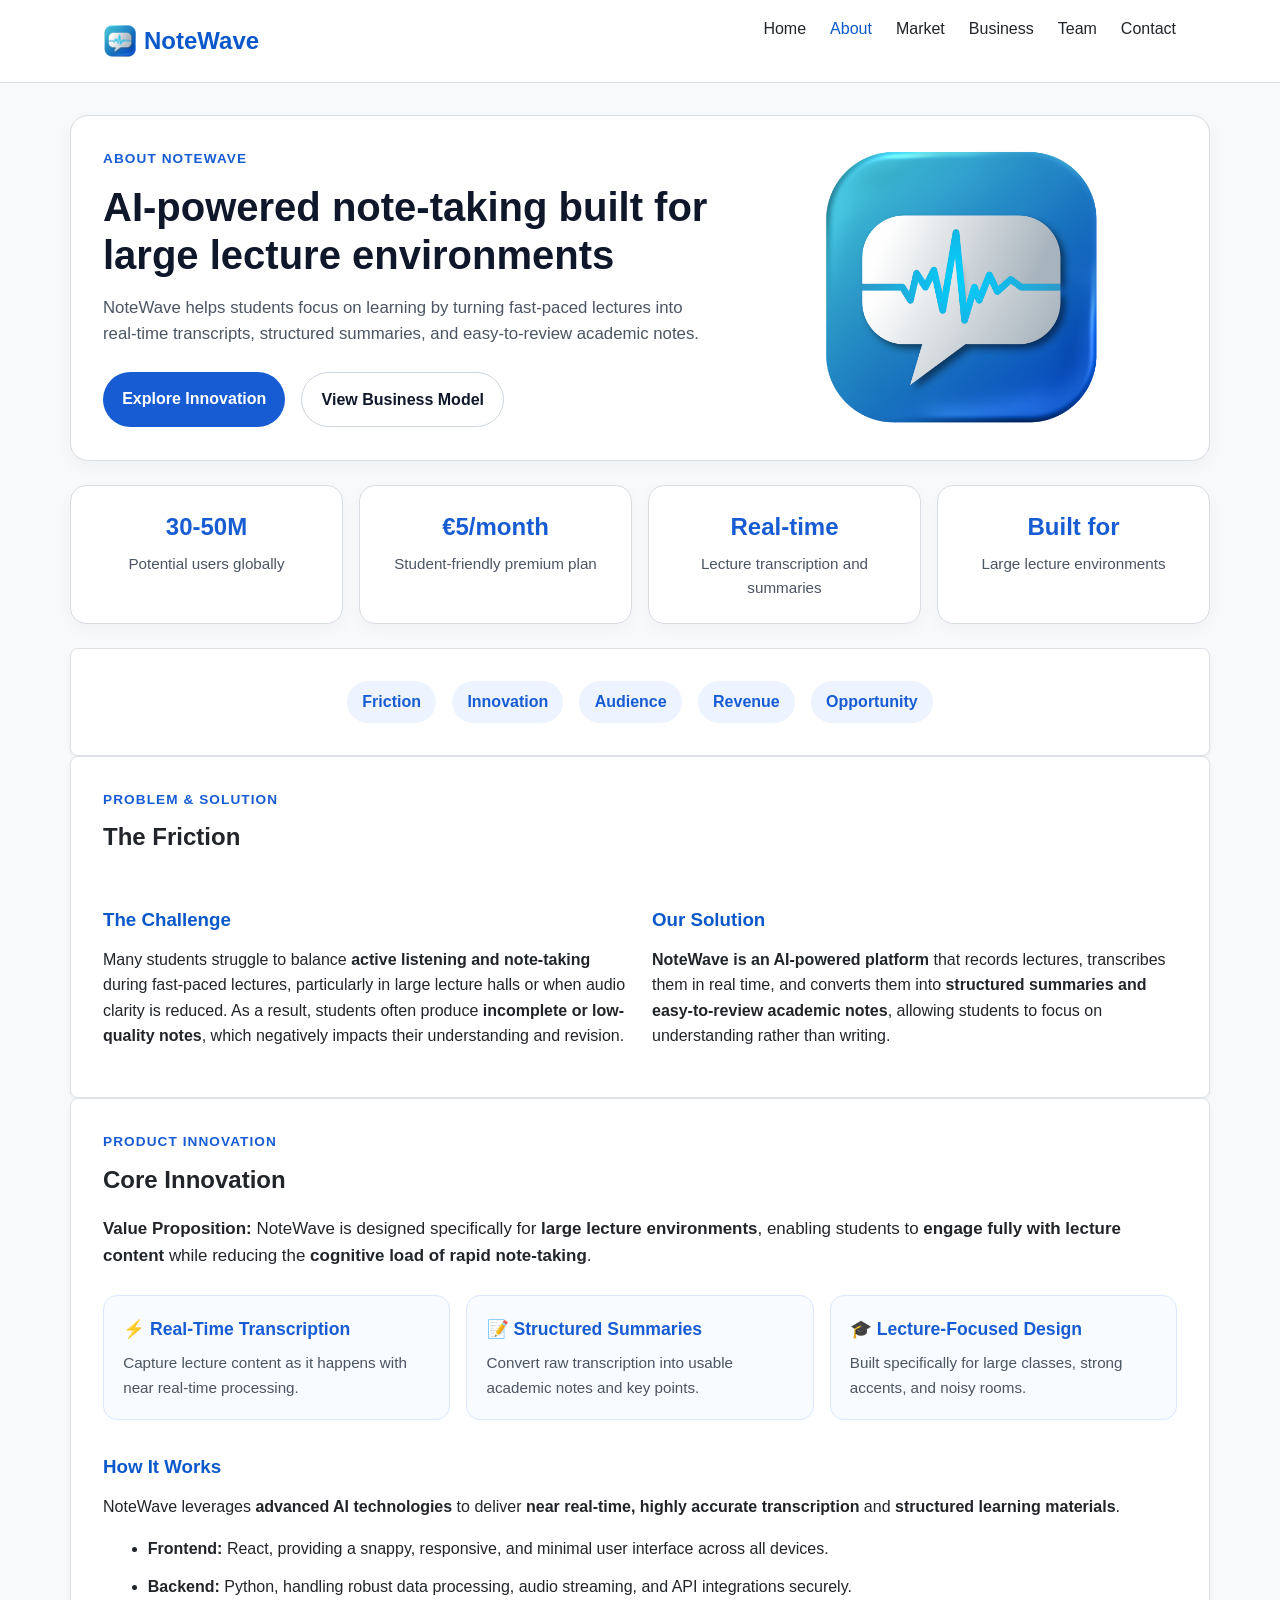
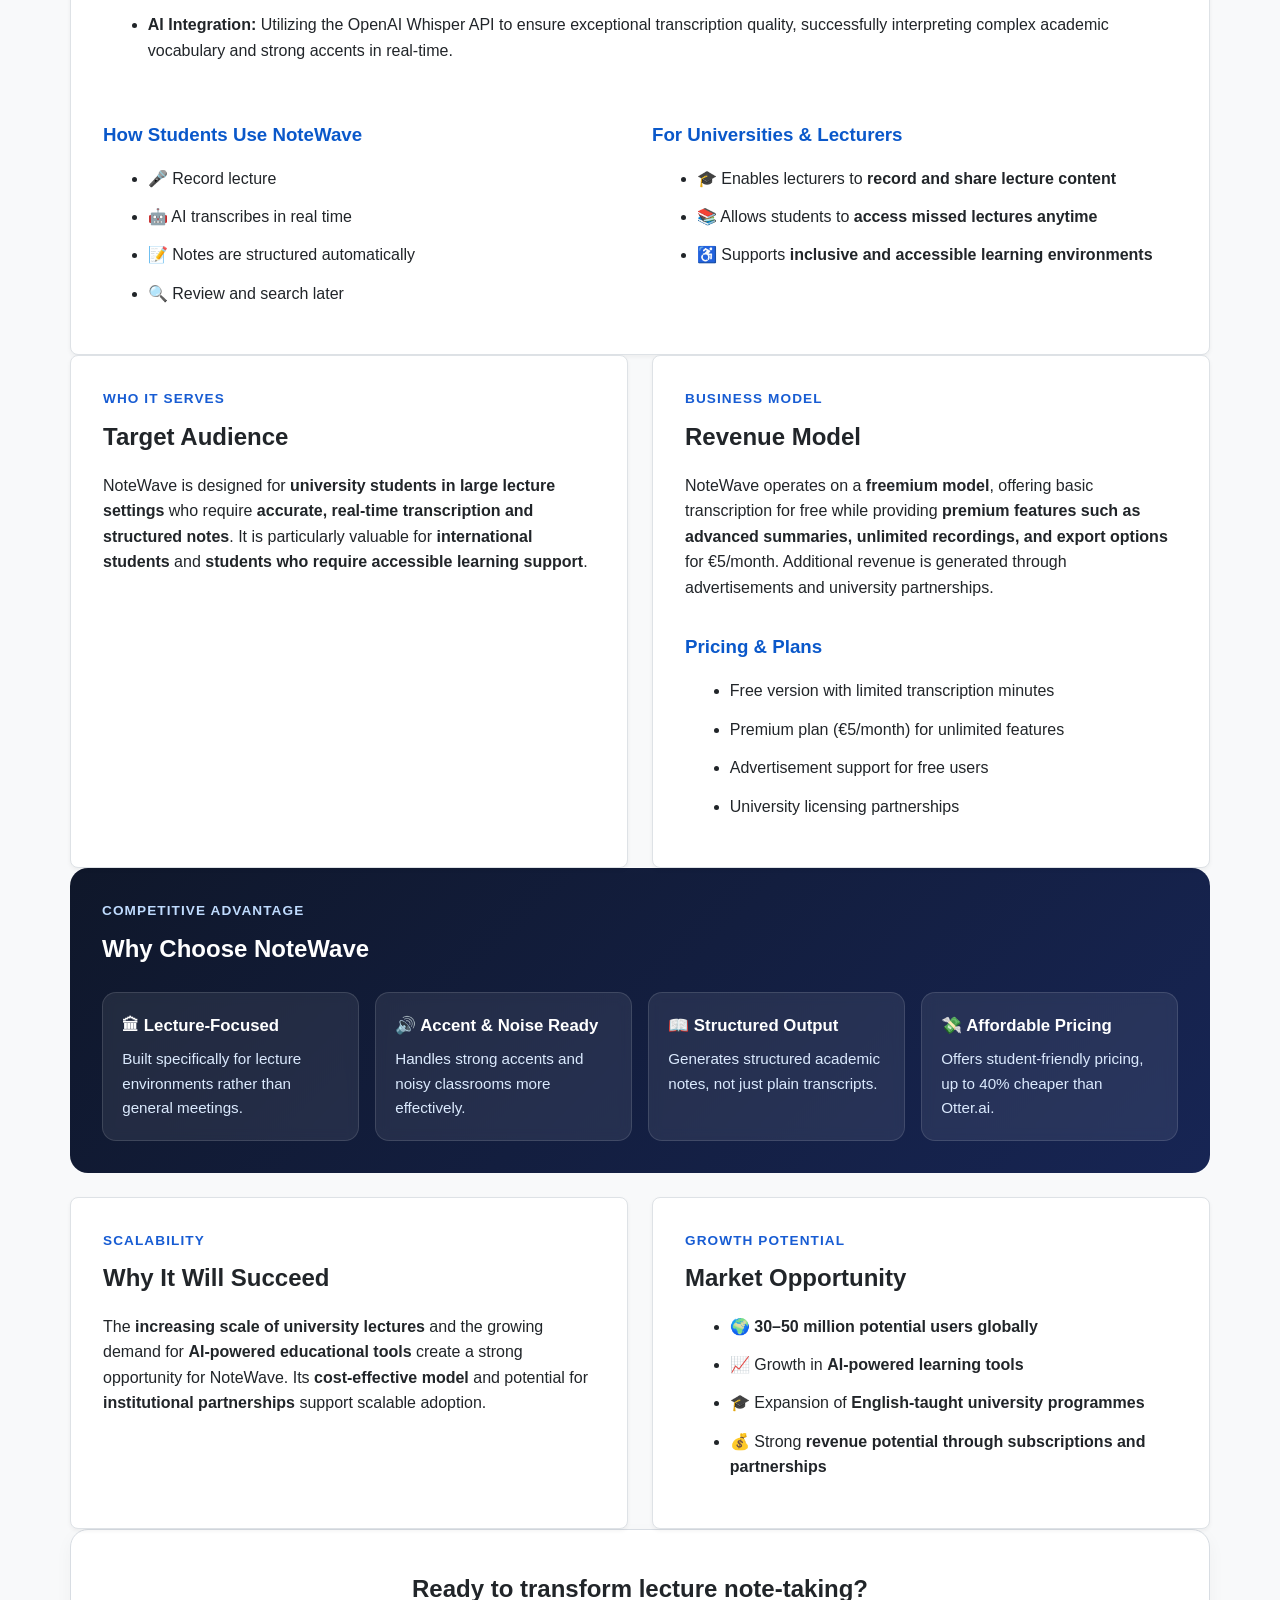
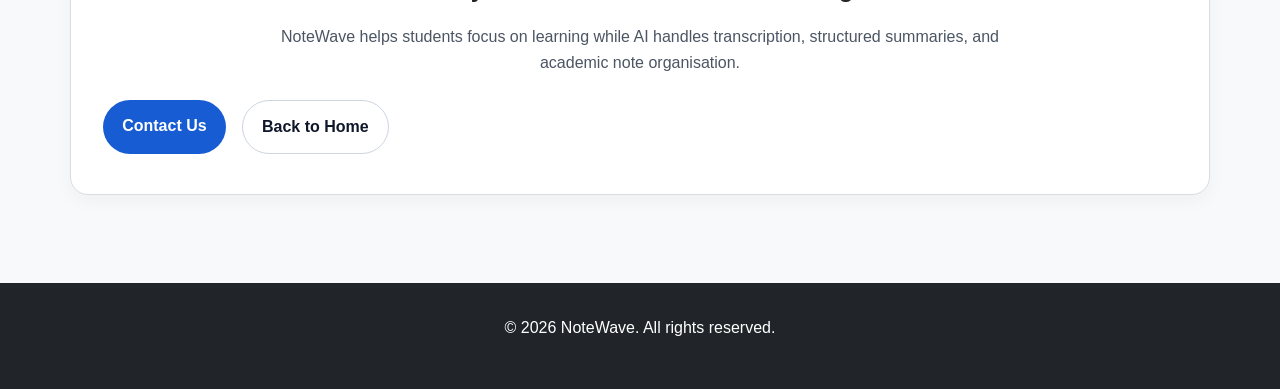
==== commit 4dccf9c3: "HTML fix" ====
--- a/about.html
+++ b/about.html
@@ -12,7 +12,6 @@
 
     <main class="container">
 
-        <!-- Hero Section -->
         <section class="hero-card">
             <div class="hero-text">
                 <p class="eyebrow">About NoteWave</p>
@@ -33,10 +32,9 @@
             </div>
         </section>
 
-        <!-- Quick Stats -->
         <section class="stats-grid">
             <div class="stat-box">
-                <h3>30–50M</h3>
+                <h3>30-50M</h3>
                 <p>Potential users globally</p>
             </div>
             <div class="stat-box">
@@ -53,7 +51,6 @@
             </div>
         </section>
 
-        <!-- Quick Navigation -->
         <section class="jump-links card">
             <a href="#friction">Friction</a>
             <a href="#innovation">Innovation</a>
@@ -62,7 +59,6 @@
             <a href="#opportunity">Opportunity</a>
         </section>
 
-        <!-- Problem and Solution -->
         <section class="card" id="friction">
             <p class="section-label">Problem &amp; Solution</p>
             <h2>The Friction</h2>
@@ -90,7 +86,6 @@
             </div>
         </section>
 
-        <!-- Innovation -->
         <section class="card" id="innovation">
             <p class="section-label">Product Innovation</p>
             <h2>Core Innovation</h2>
@@ -152,7 +147,6 @@
             </div>
         </section>
 
-        <!-- Audience and Revenue -->
         <section class="split-section">
             <div class="card" id="audience">
                 <p class="section-label">Who It Serves</p>
@@ -185,7 +179,6 @@
             </div>
         </section>
 
-        <!-- Competitive Advantage -->
         <section class="highlight-section">
             <div class="highlight-inner">
                 <p class="section-label light">Competitive Advantage</p>
@@ -212,7 +205,6 @@
             </div>
         </section>
 
-        <!-- Success and Opportunity -->
         <section class="split-section">
             <div class="card">
                 <p class="section-label">Scalability</p>
@@ -237,7 +229,6 @@
             </div>
         </section>
 
-        <!-- CTA -->
         <section class="cta-card">
             <h2>Ready to transform lecture note-taking?</h2>
             <p>
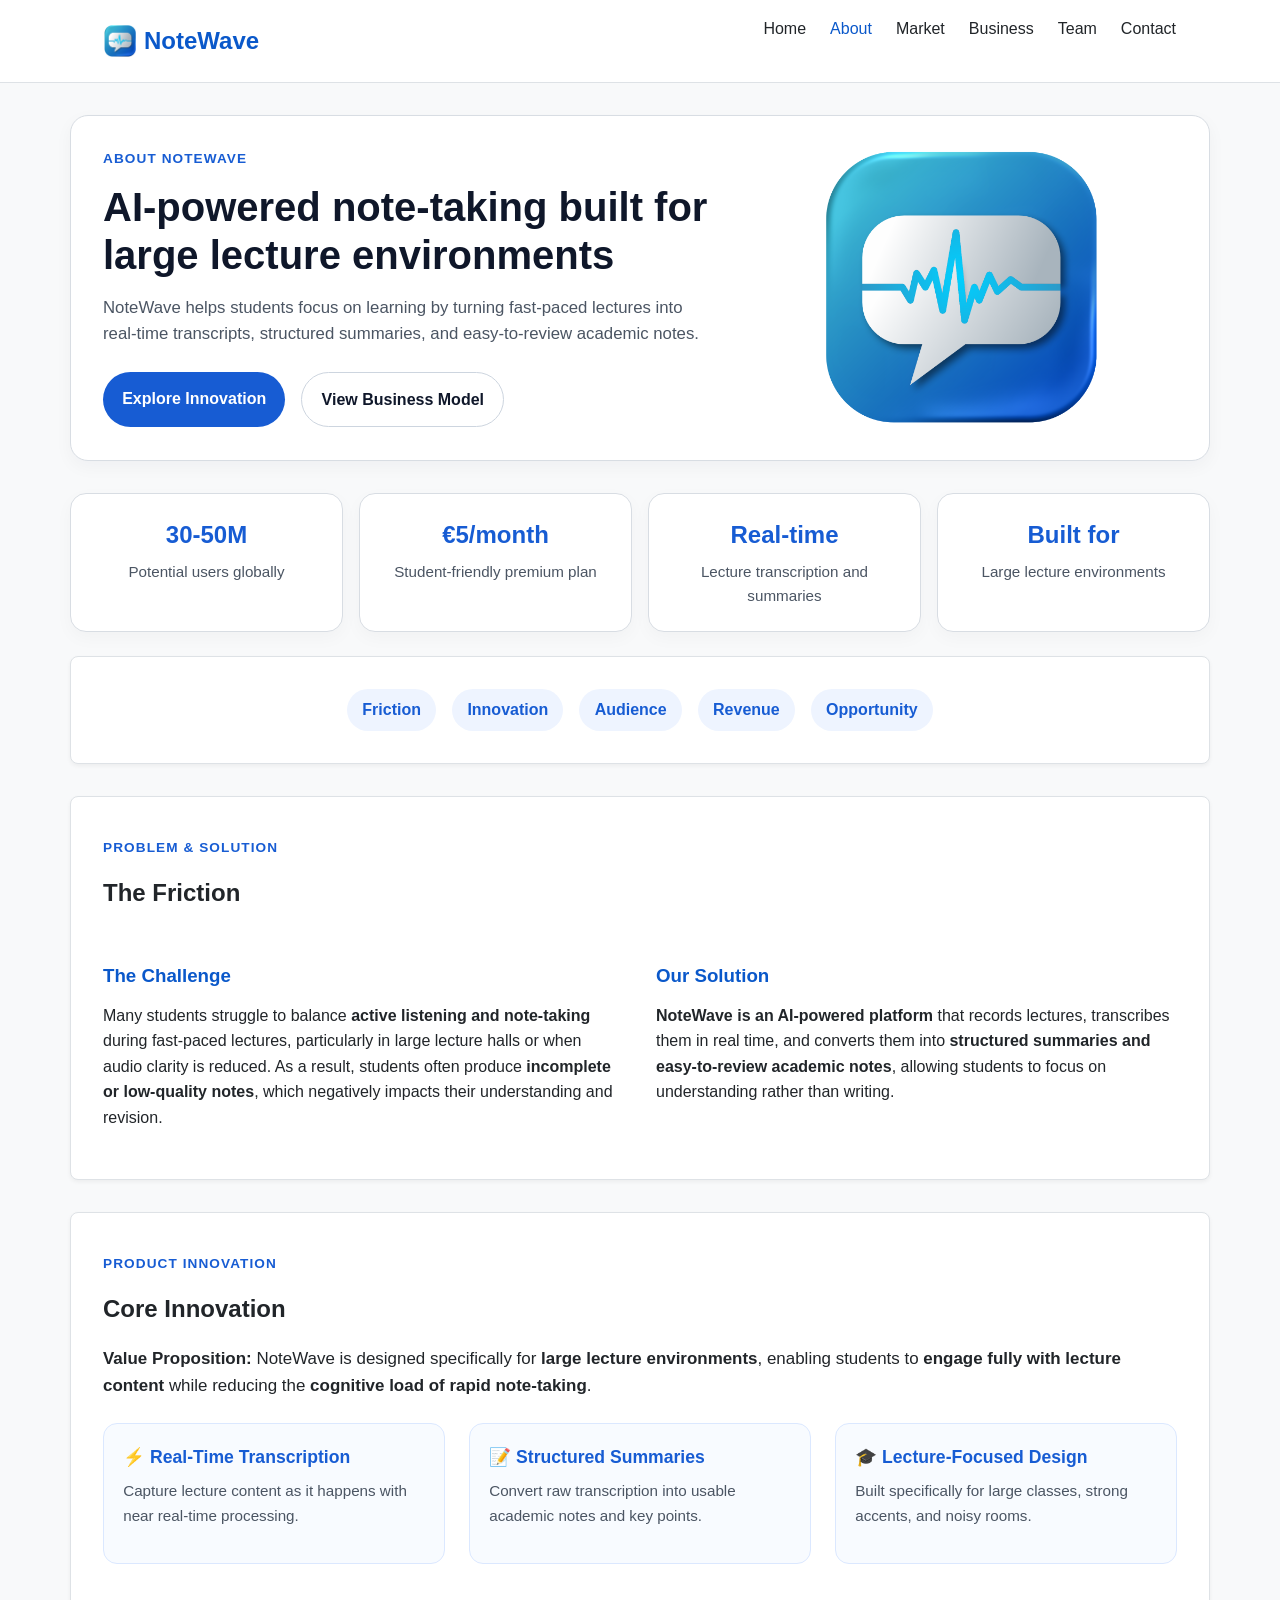
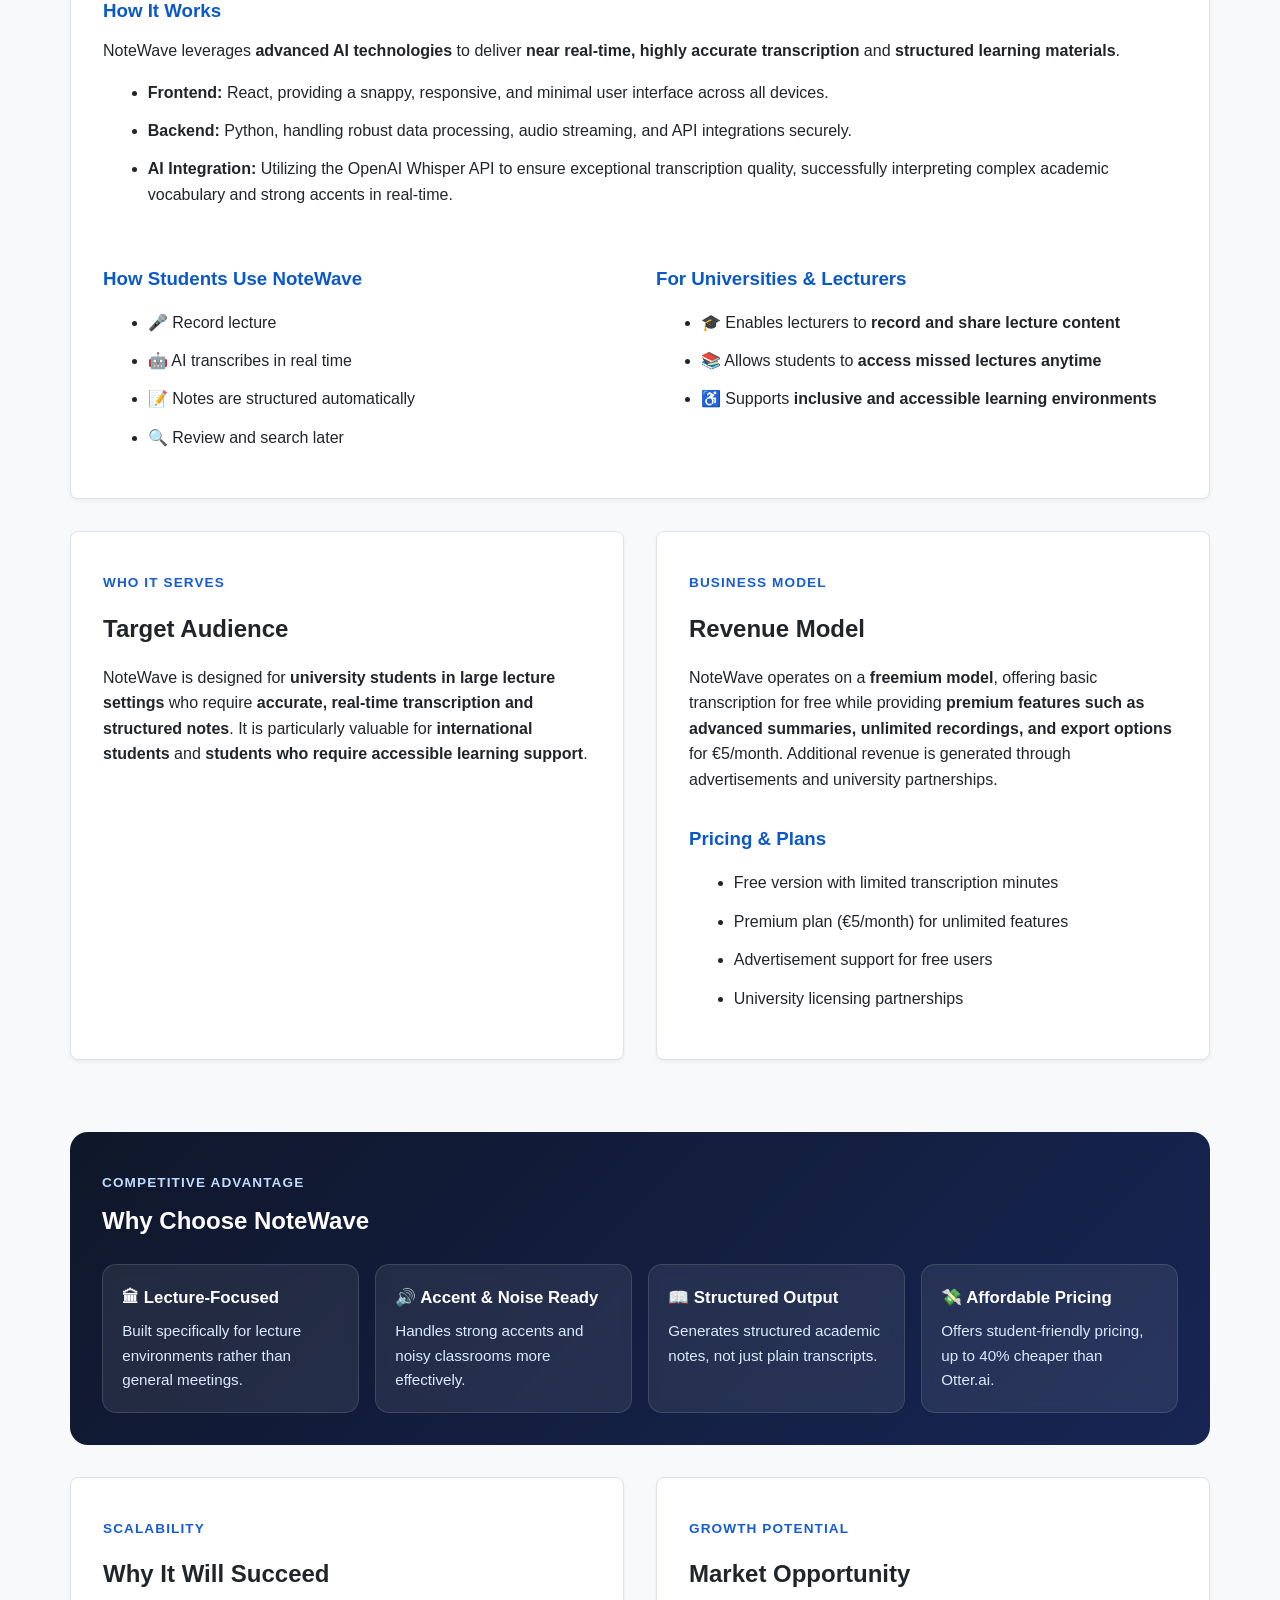
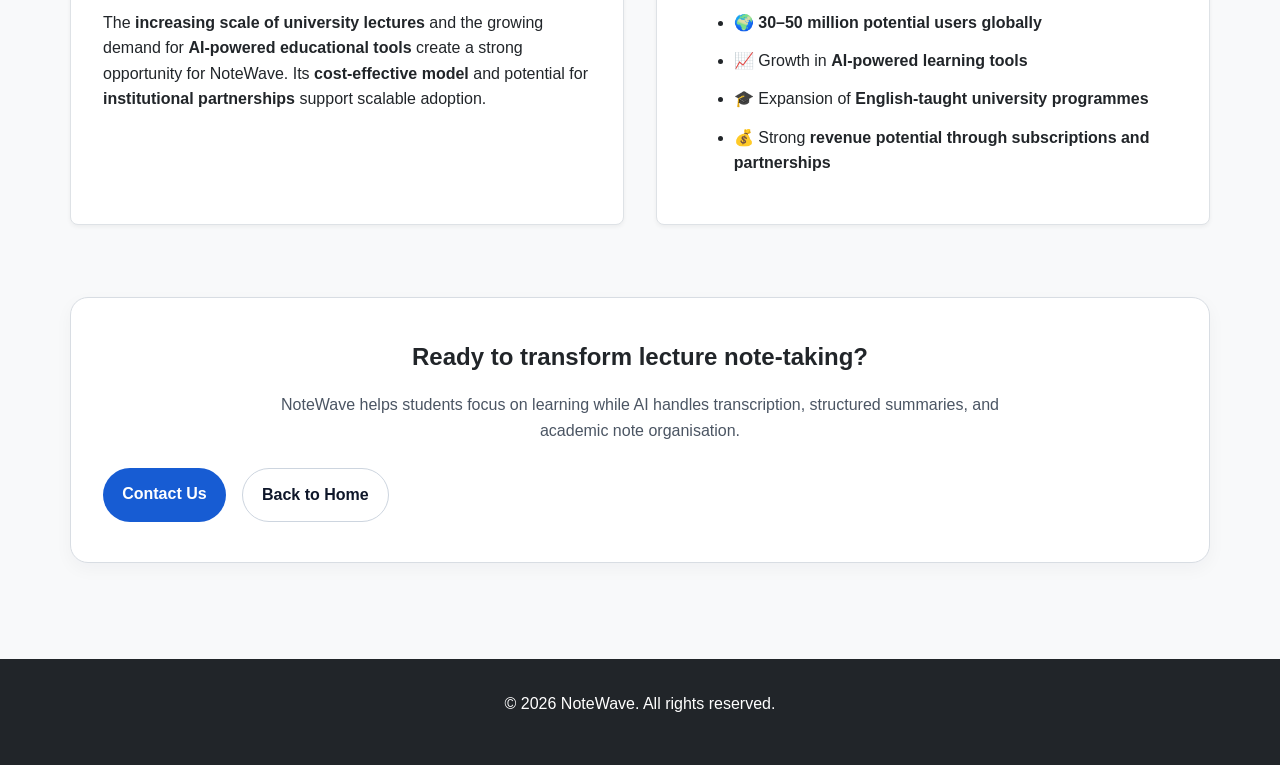
==== commit e39218fb: "js removed" ====
--- a/about.html
+++ b/about.html
@@ -5,10 +5,24 @@
     <meta name="viewport" content="width=device-width, initial-scale=1.0">
     <title>About Us - NoteWave</title>
     <link rel="stylesheet" href="css/styles.css">
-    <script src="./js/components.js" defer></script>
 </head>
 <body>
-    <nav-bar></nav-bar>
+    <header>
+        <nav>
+            <a href="./index.html" class="logo">
+                <img src="./images/notewave_logo.png" alt="NoteWave Logo">
+                NoteWave
+            </a>
+            <ul class="nav-links">
+                <li><a href="index.html">Home</a></li>
+                <li><a href="about.html" class="active">About</a></li>
+                <li><a href="market.html">Market</a></li>
+                <li><a href="business.html">Business</a></li>
+                <li><a href="team.html">Team</a></li>
+                <li><a href="contact.html">Contact</a></li>
+            </ul>
+        </nav>
+    </header>
 
     <main class="container">
 
@@ -243,6 +257,8 @@
 
     </main>
 
-    <site-footer></site-footer>
+    <footer>
+        <p>&copy; 2026 NoteWave. All rights reserved.</p>
+    </footer>
 </body>
 </html>
--- a/css/styles.css
+++ b/css/styles.css
@@ -760,7 +760,24 @@
     color: #0f172a;
     border: 1px solid #cdd5df;
 }
-
+/* Table Styles */
+table {
+    width: 100%;
+    border-collapse: collapse;
+    margin: 1rem 0;
+}
+
+th, td {
+    padding: 0.75rem;
+    text-align: left;
+    border-bottom: 1px solid var(--border-color);
+}
+
+th {
+    background: var(--light-gray);
+    font-weight: 600;
+
+}
 .btn-secondary:hover {
     background: #f8fafc;
 }
@@ -981,3 +998,59 @@
         flex-direction: column;
     }
 }
+
+.card,
+.hero-card,
+.cta-card,
+.highlight-section {
+    margin-bottom: 2rem;  
+}
+
+section {
+    margin-bottom: 2.5rem;
+}
+
+.card {
+    padding: 2rem;   
+}
+
+.card h2 {
+    margin-bottom: 1rem;
+}
+
+.card p {
+    margin-bottom: 1rem;
+}
+
+.content-grid.two-column,
+.split-section {
+    gap: 2rem;   
+}
+
+.feature-grid {
+    gap: 1.5rem;
+}
+
+.styled-list li,
+.icon-list li {
+    margin-bottom: 0.8rem;
+}
+
+.jump-links {
+    margin-bottom: 2rem;
+    gap: 1rem;
+}
+
+.section-label {
+    margin-top: 0.5rem;
+}
+
+@media (max-width: 768px) {
+    section {
+        margin-bottom: 2rem;
+    }
+
+    .card {
+        padding: 1.5rem;
+    }
+}
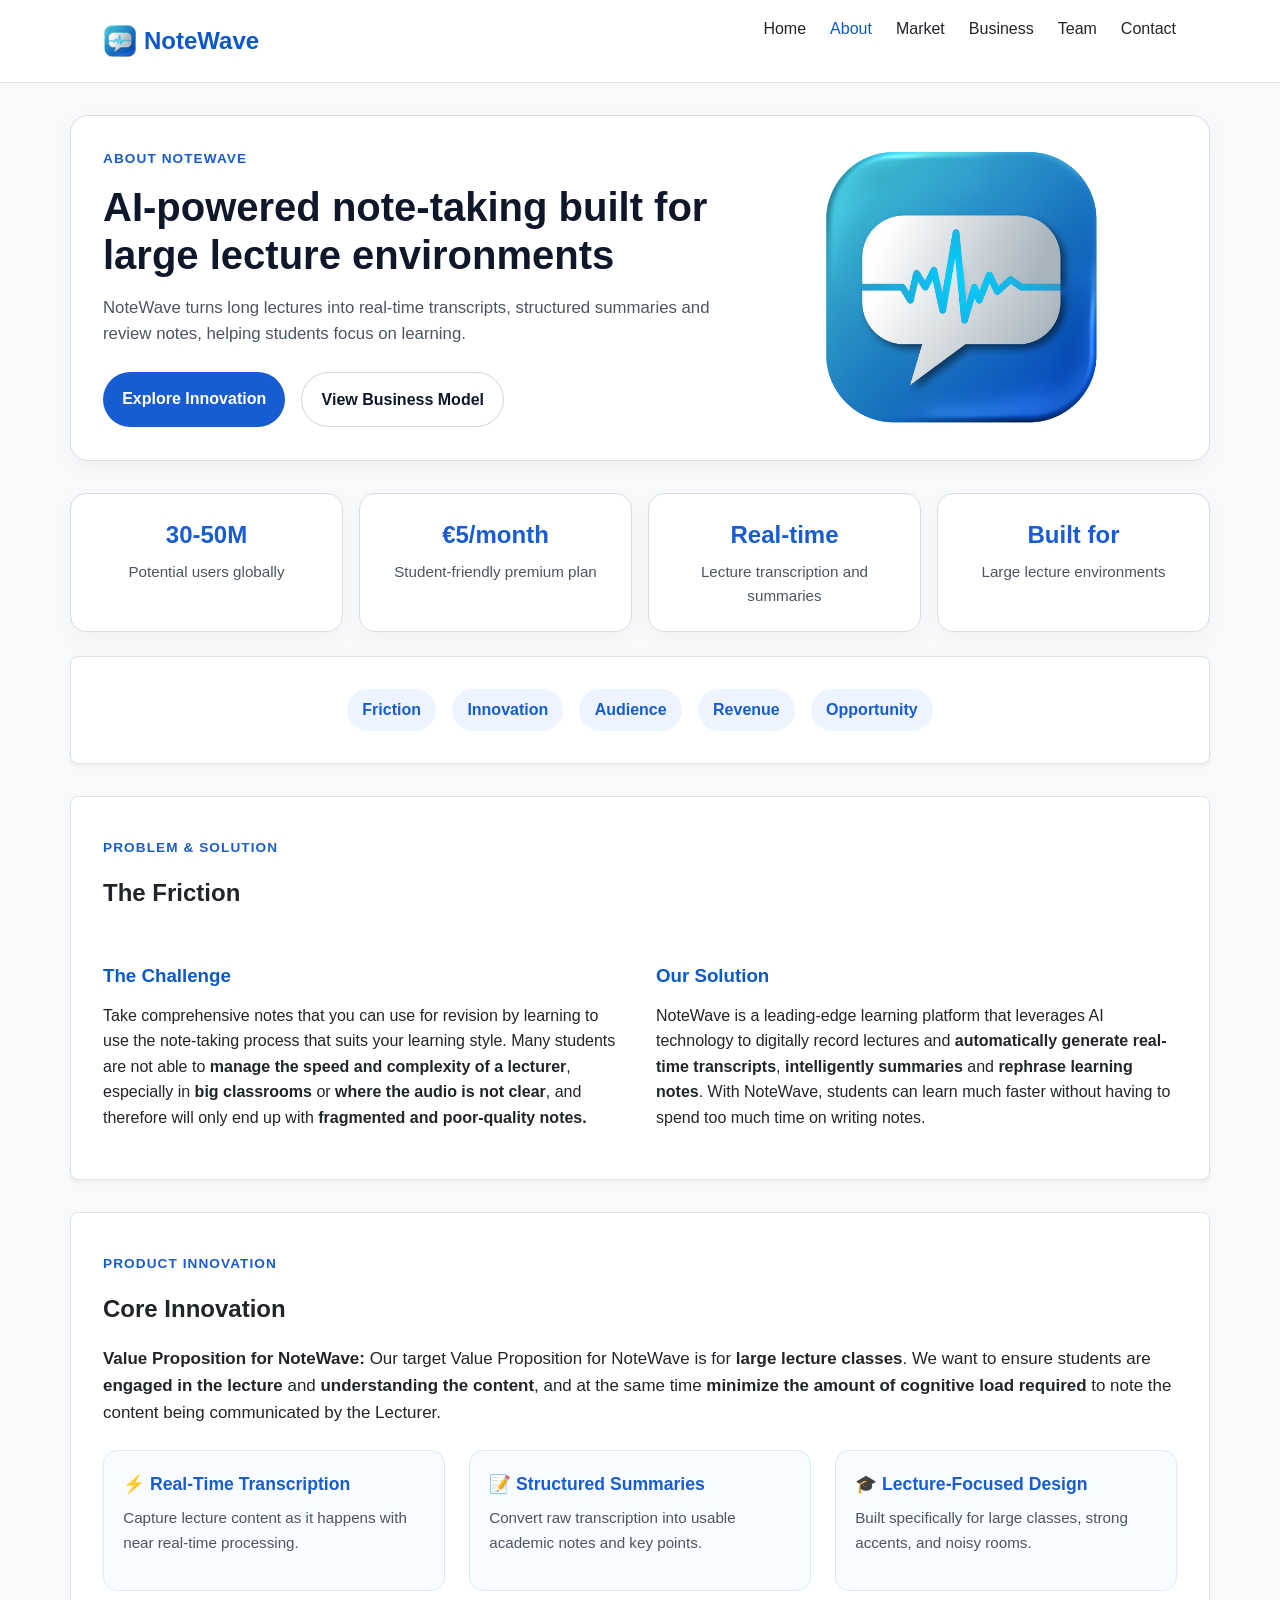
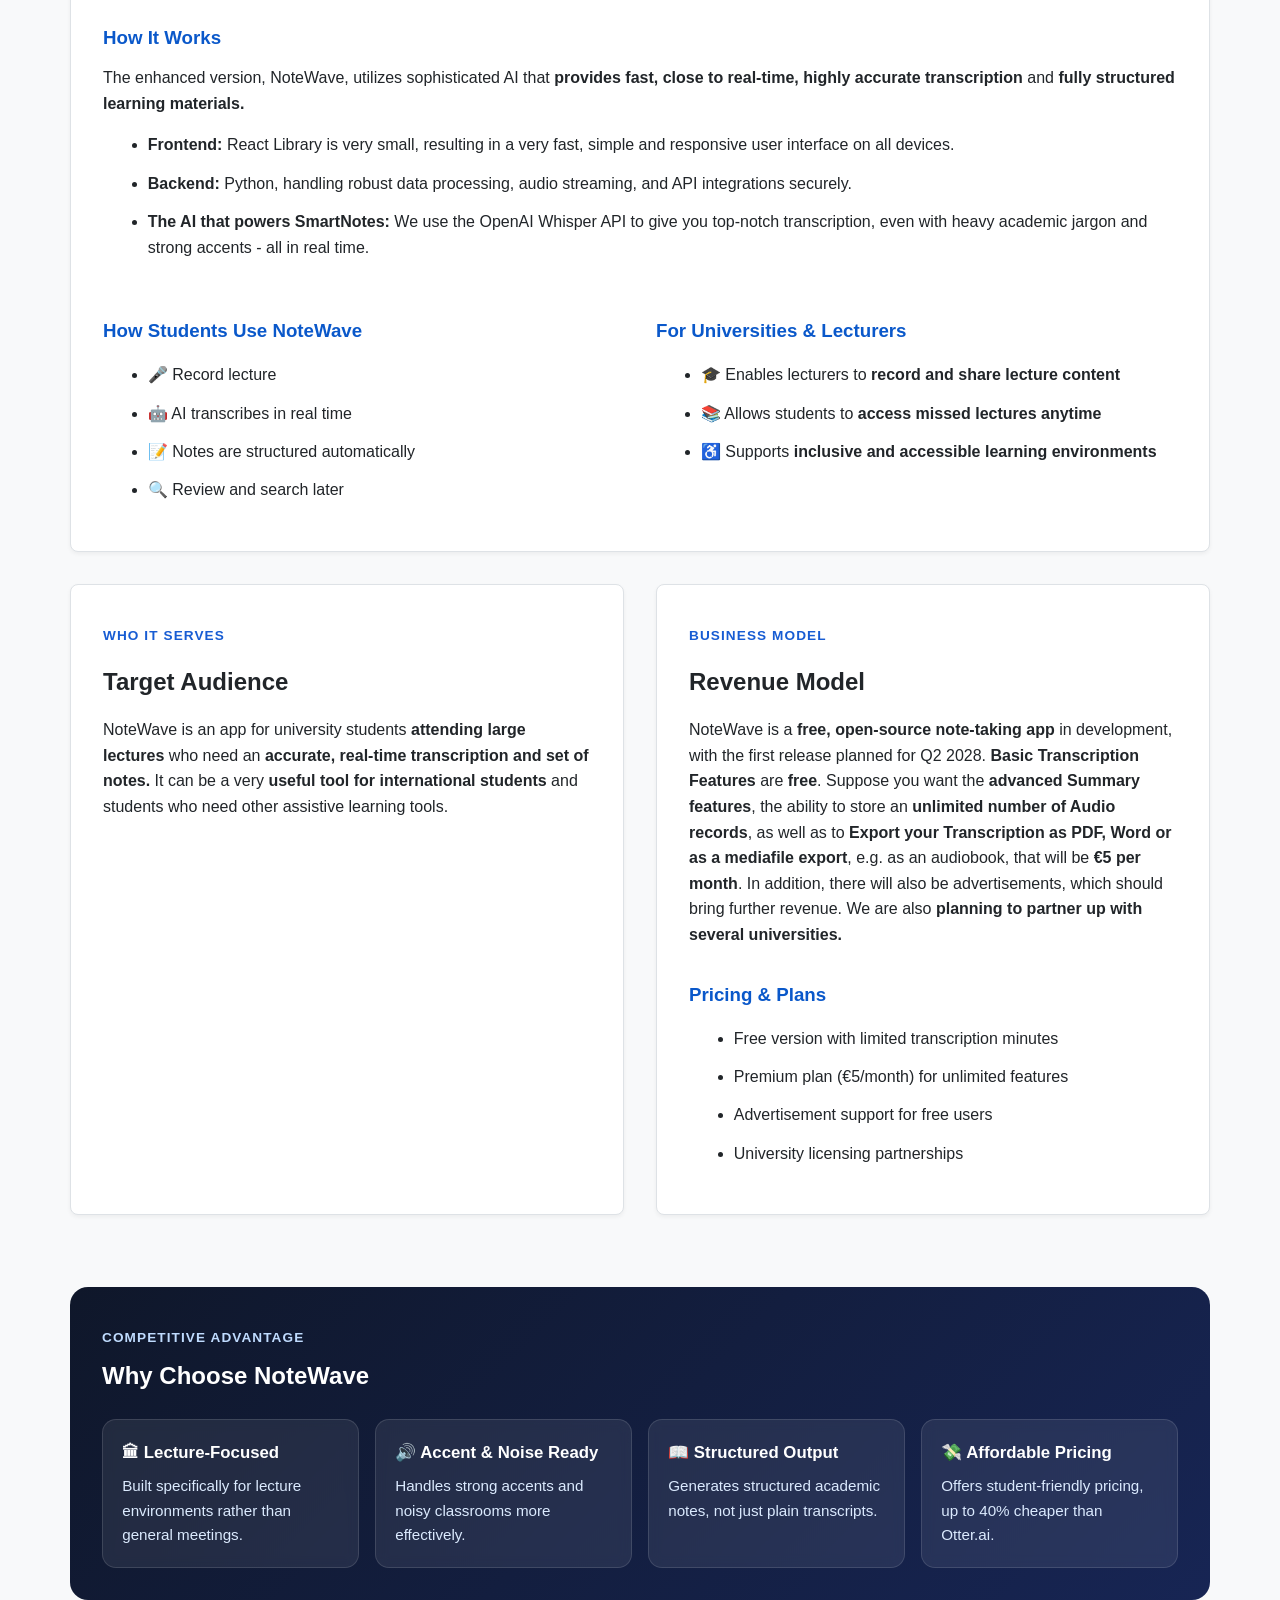
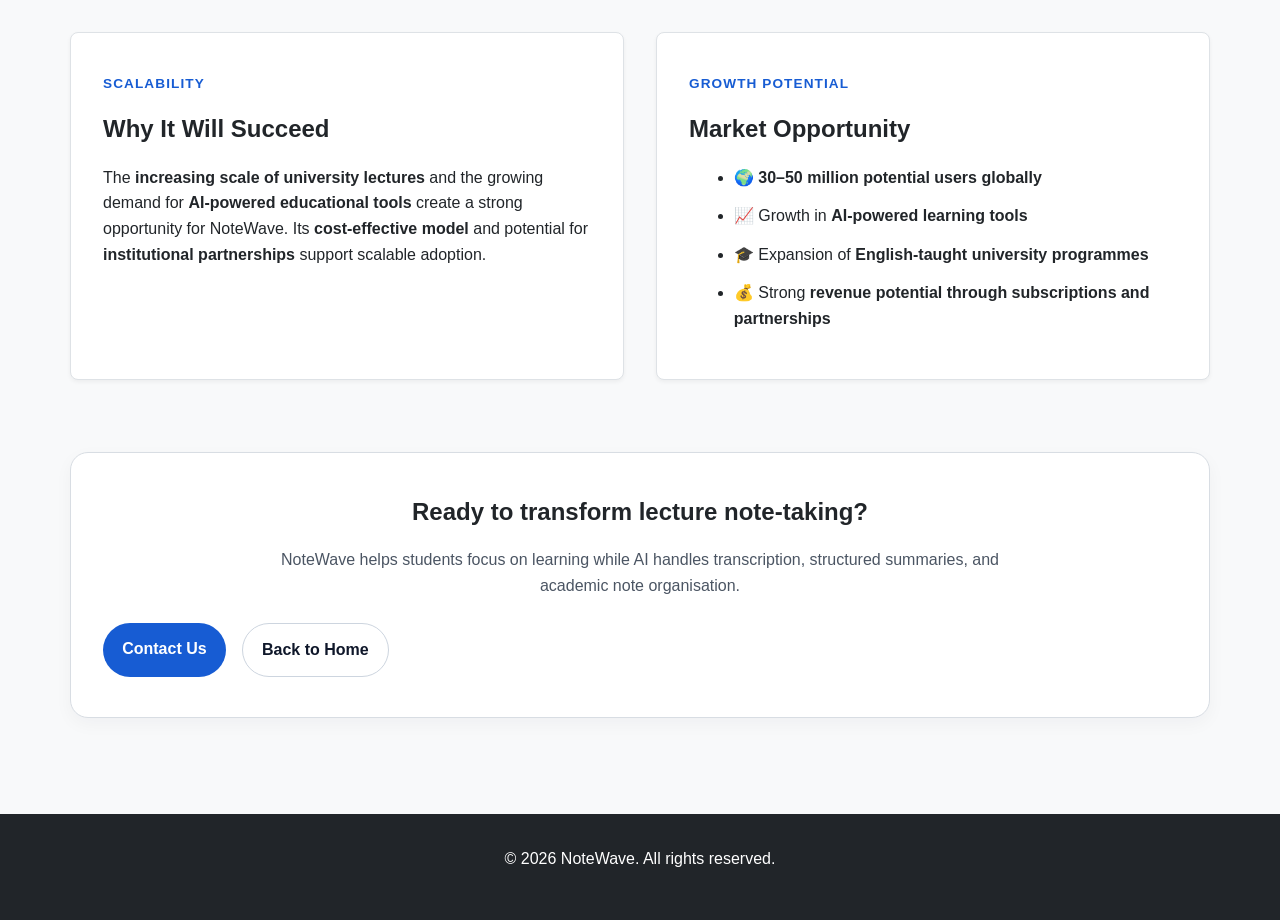
==== commit a7599352: "Fixing AI text" ====
--- a/about.html
+++ b/about.html
@@ -31,8 +31,7 @@
                 <p class="eyebrow">About NoteWave</p>
                 <h1>AI-powered note-taking built for large lecture environments</h1>
                 <p class="hero-description">
-                    NoteWave helps students focus on learning by turning fast-paced lectures
-                    into real-time transcripts, structured summaries, and easy-to-review academic notes.
+                    NoteWave turns long lectures into real-time transcripts, structured summaries and review notes, helping students focus on learning.
                 </p>
 
                 <div class="hero-buttons">
@@ -81,20 +80,14 @@
                 <div>
                     <h3 class="section-title">The Challenge</h3>
                     <p>
-                        Many students struggle to balance <strong>active listening and note-taking</strong>
-                        during fast-paced lectures, particularly in large lecture halls or when audio clarity
-                        is reduced. As a result, students often produce <strong>incomplete or low-quality notes</strong>,
-                        which negatively impacts their understanding and revision.
+                        Take comprehensive notes that you can use for revision by learning to use the note-taking process that suits your learning style. Many students are not able to <strong>manage the speed and complexity of a lecturer</strong>, especially in <strong>big classrooms</strong> or <strong>where the audio is not clear</strong>, and therefore will only end up with <strong>fragmented and poor-quality notes.</strong>
                     </p>
                 </div>
 
                 <div>
                     <h3 class="section-title">Our Solution</h3>
                     <p>
-                        <strong>NoteWave is an AI-powered platform</strong> that records lectures,
-                        transcribes them in real time, and converts them into
-                        <strong>structured summaries and easy-to-review academic notes</strong>,
-                        allowing students to focus on understanding rather than writing.
+                        NoteWave is a leading-edge learning platform that leverages AI technology to digitally record lectures and <strong>automatically generate real-time transcripts</strong>, <strong>intelligently summaries</strong> and <strong>rephrase learning notes</strong>. With NoteWave, students can learn much faster without having to spend too much time on writing notes.
                     </p>
                 </div>
             </div>
@@ -105,10 +98,7 @@
             <h2>Core Innovation</h2>
 
             <p class="lead-text">
-                <strong>Value Proposition:</strong> NoteWave is designed specifically for
-                <strong>large lecture environments</strong>, enabling students to
-                <strong>engage fully with lecture content</strong> while reducing the
-                <strong>cognitive load of rapid note-taking</strong>.
+                <strong>Value Proposition for NoteWave:</strong> Our target Value Proposition for NoteWave is for <strong>large lecture classes</strong>. We want to ensure students are <strong>engaged in the lecture</strong> and <strong>understanding the content</strong>, and at the same time <strong>minimize the amount of cognitive load required </strong>to note the content being communicated by the Lecturer.
             </p>
 
             <div class="feature-grid">
@@ -128,15 +118,13 @@
 
             <h3 class="section-title">How It Works</h3>
             <p>
-                NoteWave leverages <strong>advanced AI technologies</strong> to deliver
-                <strong>near real-time, highly accurate transcription</strong> and
-                <strong>structured learning materials</strong>.
+                The enhanced version, NoteWave, utilizes sophisticated AI that <strong>provides fast, close to real-time, highly accurate transcription</strong> and <strong>fully structured learning materials.</strong>
             </p>
 
             <ul class="styled-list">
-                <li><strong>Frontend:</strong> React, providing a snappy, responsive, and minimal user interface across all devices.</li>
+                <li><strong>Frontend:</strong>  React Library is very small, resulting in a very fast, simple and responsive user interface on all devices.</li>
                 <li><strong>Backend:</strong> Python, handling robust data processing, audio streaming, and API integrations securely.</li>
-                <li><strong>AI Integration:</strong> Utilizing the OpenAI Whisper API to ensure exceptional transcription quality, successfully interpreting complex academic vocabulary and strong accents in real-time.</li>
+                <li><strong>The AI that powers SmartNotes:</strong> We use the OpenAI Whisper API to give you top-notch transcription, even with heavy academic jargon and strong accents - all in real time.</li>
             </ul>
 
             <div class="content-grid two-column top-gap">
@@ -166,10 +154,7 @@
                 <p class="section-label">Who It Serves</p>
                 <h2>Target Audience</h2>
                 <p>
-                    NoteWave is designed for <strong>university students in large lecture settings</strong>
-                    who require <strong>accurate, real-time transcription and structured notes</strong>.
-                    It is particularly valuable for <strong>international students</strong> and
-                    <strong>students who require accessible learning support</strong>.
+                    NoteWave is an app for university students <strong>attending large lectures</strong> who need an <strong>accurate, real-time transcription and set of notes.</strong> It can be a very <strong>useful tool for international students</strong> and students who need other assistive learning tools.
                 </p>
             </div>
 
@@ -177,10 +162,7 @@
                 <p class="section-label">Business Model</p>
                 <h2>Revenue Model</h2>
                 <p>
-                    NoteWave operates on a <strong>freemium model</strong>, offering basic transcription
-                    for free while providing <strong>premium features such as advanced summaries,
-                    unlimited recordings, and export options</strong> for €5/month.
-                    Additional revenue is generated through advertisements and university partnerships.
+                    NoteWave is a <strong>free, open-source note-taking app</strong> in development, with the first release planned for Q2 2028. <strong>Basic Transcription Features</strong> are <strong>free</strong>. Suppose you want the <strong>advanced Summary features</strong>, the ability to store an <strong>unlimited number of Audio records</strong>, as well as to <strong>Export your Transcription as PDF, Word or as a mediafile export</strong>, e.g. as an audiobook, that will be <strong>€5 per month</strong>. In addition, there will also be advertisements, which should bring further revenue. We are also <strong>planning to partner up with several universities.</strong>
                 </p>
 
                 <h3 class="section-title">Pricing &amp; Plans</h3>
--- a/css/styles.css
+++ b/css/styles.css
@@ -557,7 +557,7 @@
 
 .box-content p {
     color: #495057;
-    font-size: 1.1rem;
+    font-size: 0.8rem;
     line-height: 1.8;
 }
 
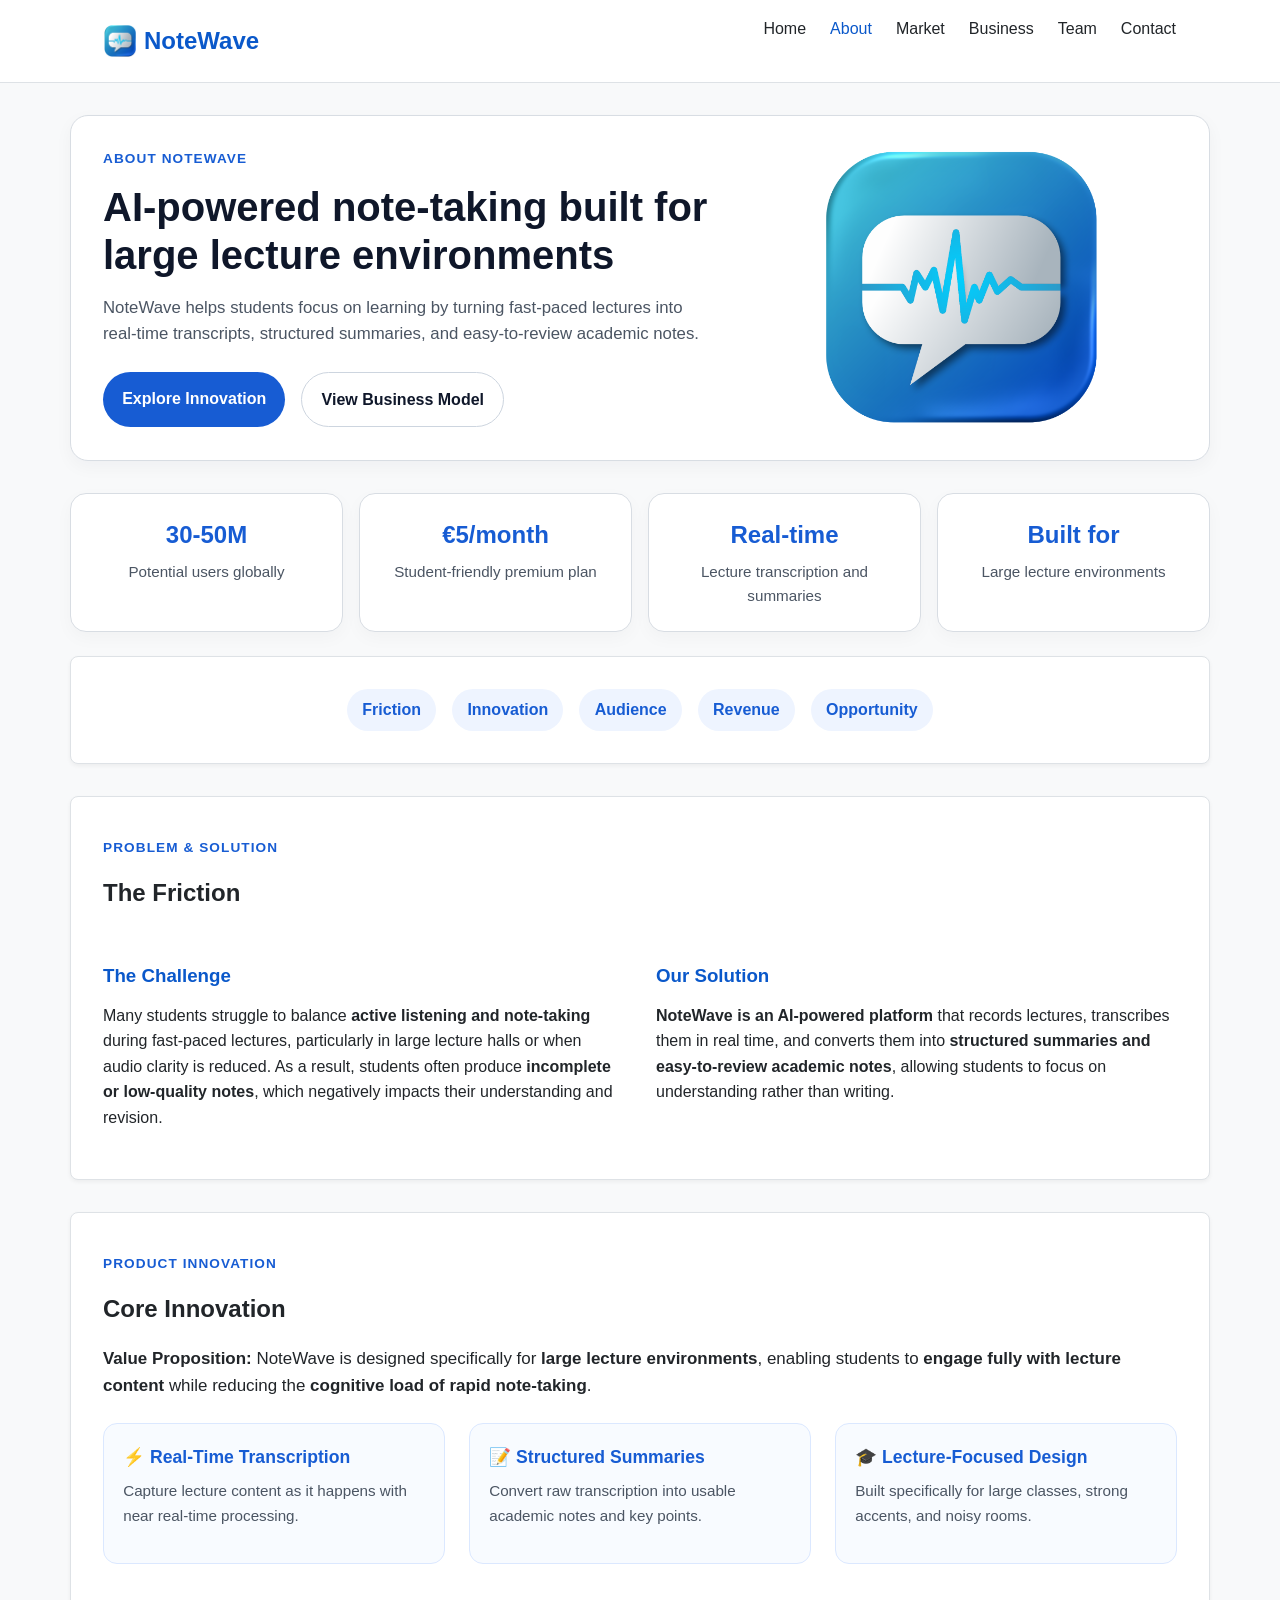
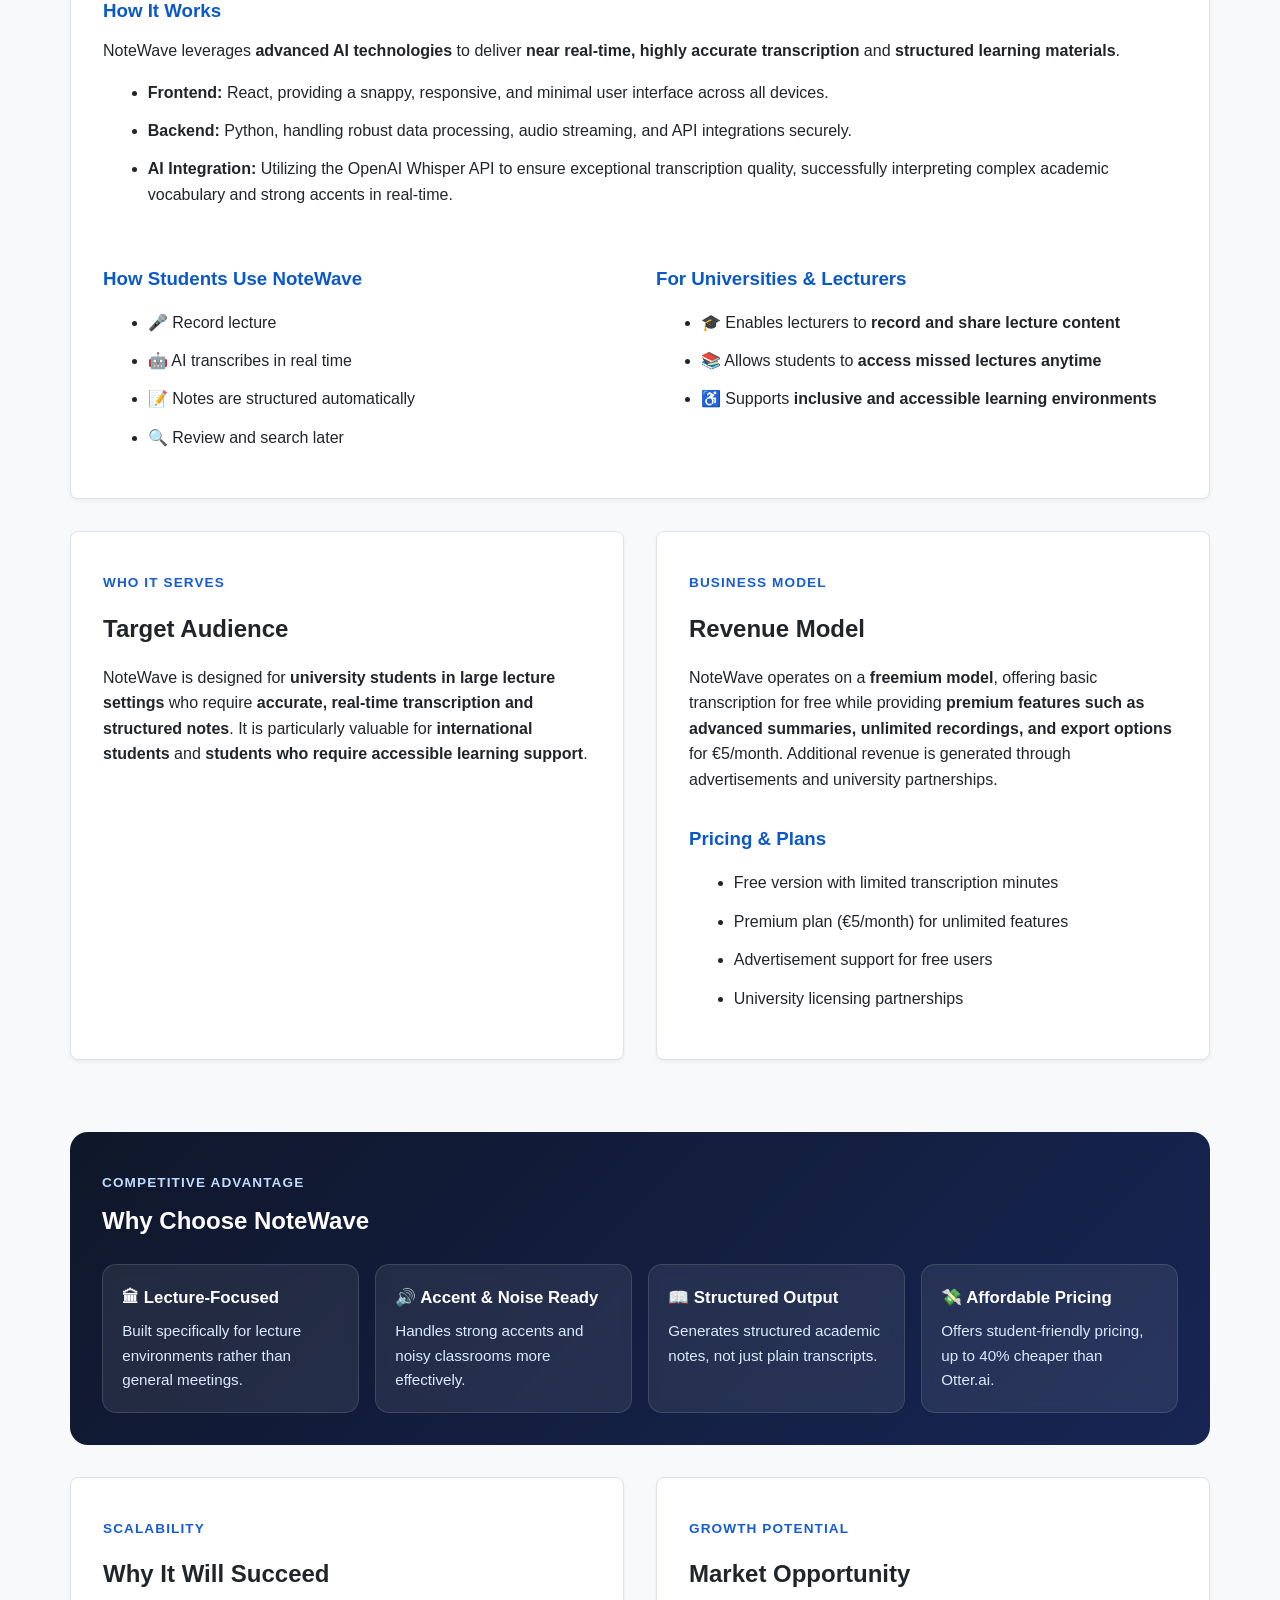
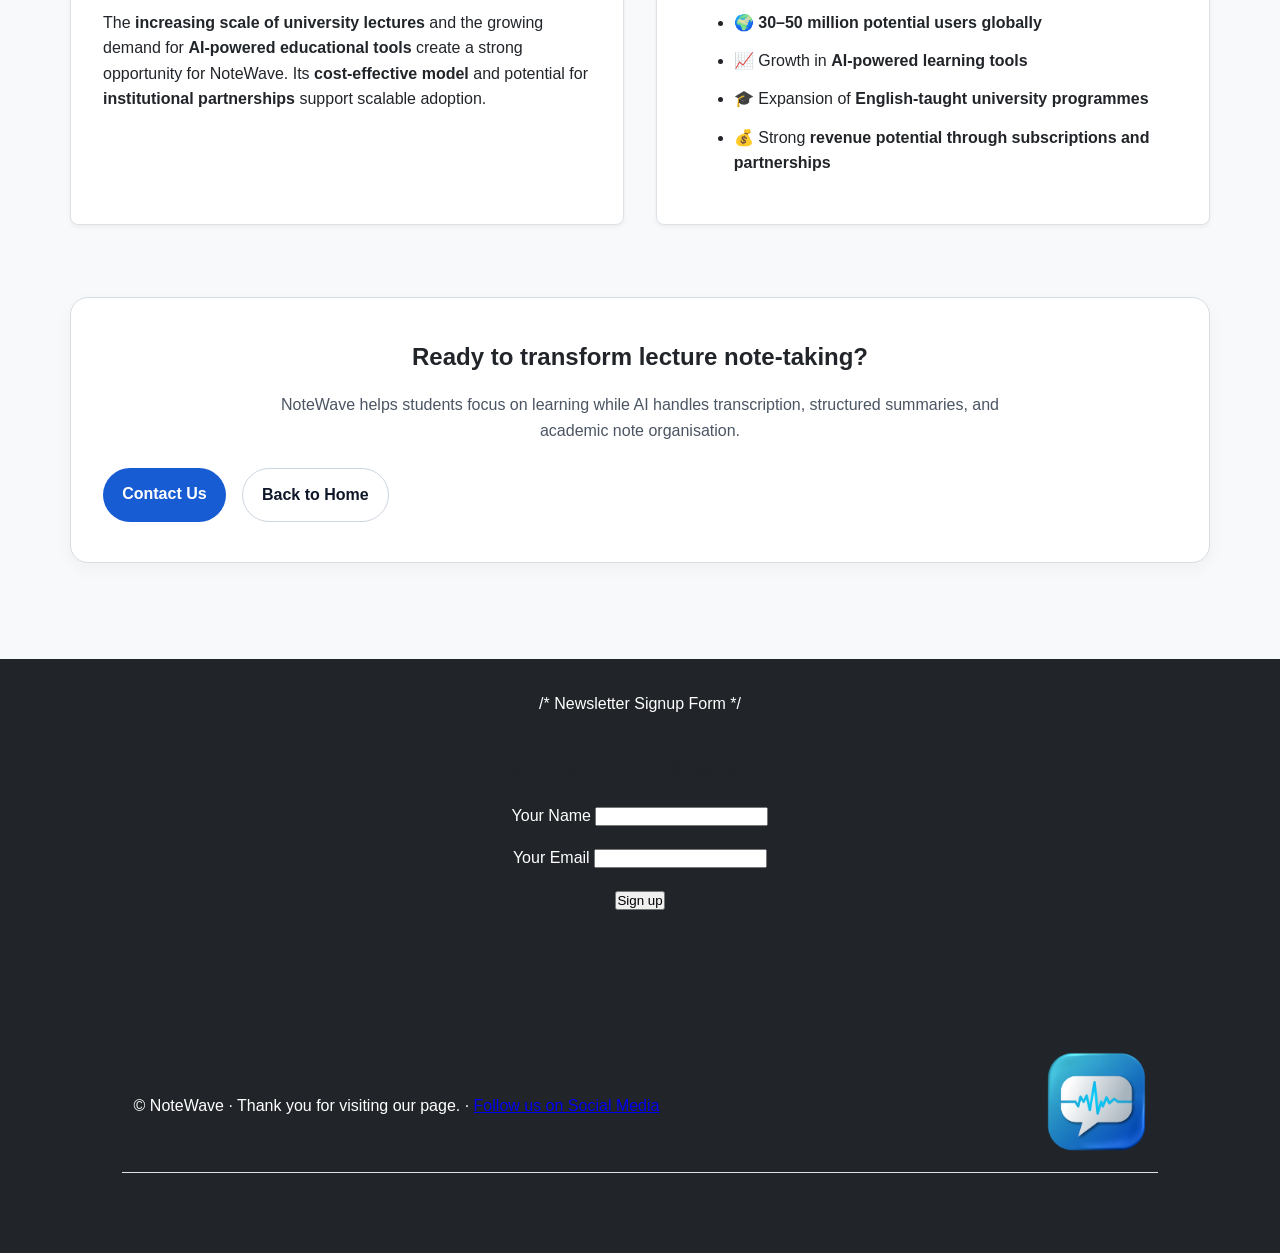
==== commit 5d3d4791: "Implement newsletter signup form in about.html Added a newsletter signup form to the about page." ====
--- a/about.html
+++ b/about.html
@@ -31,7 +31,8 @@
                 <p class="eyebrow">About NoteWave</p>
                 <h1>AI-powered note-taking built for large lecture environments</h1>
                 <p class="hero-description">
-                    NoteWave turns long lectures into real-time transcripts, structured summaries and review notes, helping students focus on learning.
+                    NoteWave helps students focus on learning by turning fast-paced lectures
+                    into real-time transcripts, structured summaries, and easy-to-review academic notes.
                 </p>
 
                 <div class="hero-buttons">
@@ -80,14 +81,20 @@
                 <div>
                     <h3 class="section-title">The Challenge</h3>
                     <p>
-                        Take comprehensive notes that you can use for revision by learning to use the note-taking process that suits your learning style. Many students are not able to <strong>manage the speed and complexity of a lecturer</strong>, especially in <strong>big classrooms</strong> or <strong>where the audio is not clear</strong>, and therefore will only end up with <strong>fragmented and poor-quality notes.</strong>
+                        Many students struggle to balance <strong>active listening and note-taking</strong>
+                        during fast-paced lectures, particularly in large lecture halls or when audio clarity
+                        is reduced. As a result, students often produce <strong>incomplete or low-quality notes</strong>,
+                        which negatively impacts their understanding and revision.
                     </p>
                 </div>
 
                 <div>
                     <h3 class="section-title">Our Solution</h3>
                     <p>
-                        NoteWave is a leading-edge learning platform that leverages AI technology to digitally record lectures and <strong>automatically generate real-time transcripts</strong>, <strong>intelligently summaries</strong> and <strong>rephrase learning notes</strong>. With NoteWave, students can learn much faster without having to spend too much time on writing notes.
+                        <strong>NoteWave is an AI-powered platform</strong> that records lectures,
+                        transcribes them in real time, and converts them into
+                        <strong>structured summaries and easy-to-review academic notes</strong>,
+                        allowing students to focus on understanding rather than writing.
                     </p>
                 </div>
             </div>
@@ -98,7 +105,10 @@
             <h2>Core Innovation</h2>
 
             <p class="lead-text">
-                <strong>Value Proposition for NoteWave:</strong> Our target Value Proposition for NoteWave is for <strong>large lecture classes</strong>. We want to ensure students are <strong>engaged in the lecture</strong> and <strong>understanding the content</strong>, and at the same time <strong>minimize the amount of cognitive load required </strong>to note the content being communicated by the Lecturer.
+                <strong>Value Proposition:</strong> NoteWave is designed specifically for
+                <strong>large lecture environments</strong>, enabling students to
+                <strong>engage fully with lecture content</strong> while reducing the
+                <strong>cognitive load of rapid note-taking</strong>.
             </p>
 
             <div class="feature-grid">
@@ -118,13 +128,15 @@
 
             <h3 class="section-title">How It Works</h3>
             <p>
-                The enhanced version, NoteWave, utilizes sophisticated AI that <strong>provides fast, close to real-time, highly accurate transcription</strong> and <strong>fully structured learning materials.</strong>
+                NoteWave leverages <strong>advanced AI technologies</strong> to deliver
+                <strong>near real-time, highly accurate transcription</strong> and
+                <strong>structured learning materials</strong>.
             </p>
 
             <ul class="styled-list">
-                <li><strong>Frontend:</strong>  React Library is very small, resulting in a very fast, simple and responsive user interface on all devices.</li>
+                <li><strong>Frontend:</strong> React, providing a snappy, responsive, and minimal user interface across all devices.</li>
                 <li><strong>Backend:</strong> Python, handling robust data processing, audio streaming, and API integrations securely.</li>
-                <li><strong>The AI that powers SmartNotes:</strong> We use the OpenAI Whisper API to give you top-notch transcription, even with heavy academic jargon and strong accents - all in real time.</li>
+                <li><strong>AI Integration:</strong> Utilizing the OpenAI Whisper API to ensure exceptional transcription quality, successfully interpreting complex academic vocabulary and strong accents in real-time.</li>
             </ul>
 
             <div class="content-grid two-column top-gap">
@@ -154,7 +166,10 @@
                 <p class="section-label">Who It Serves</p>
                 <h2>Target Audience</h2>
                 <p>
-                    NoteWave is an app for university students <strong>attending large lectures</strong> who need an <strong>accurate, real-time transcription and set of notes.</strong> It can be a very <strong>useful tool for international students</strong> and students who need other assistive learning tools.
+                    NoteWave is designed for <strong>university students in large lecture settings</strong>
+                    who require <strong>accurate, real-time transcription and structured notes</strong>.
+                    It is particularly valuable for <strong>international students</strong> and
+                    <strong>students who require accessible learning support</strong>.
                 </p>
             </div>
 
@@ -162,7 +177,10 @@
                 <p class="section-label">Business Model</p>
                 <h2>Revenue Model</h2>
                 <p>
-                    NoteWave is a <strong>free, open-source note-taking app</strong> in development, with the first release planned for Q2 2028. <strong>Basic Transcription Features</strong> are <strong>free</strong>. Suppose you want the <strong>advanced Summary features</strong>, the ability to store an <strong>unlimited number of Audio records</strong>, as well as to <strong>Export your Transcription as PDF, Word or as a mediafile export</strong>, e.g. as an audiobook, that will be <strong>€5 per month</strong>. In addition, there will also be advertisements, which should bring further revenue. We are also <strong>planning to partner up with several universities.</strong>
+                    NoteWave operates on a <strong>freemium model</strong>, offering basic transcription
+                    for free while providing <strong>premium features such as advanced summaries,
+                    unlimited recordings, and export options</strong> for €5/month.
+                    Additional revenue is generated through advertisements and university partnerships.
                 </p>
 
                 <h3 class="section-title">Pricing &amp; Plans</h3>
@@ -240,7 +258,46 @@
     </main>
 
     <footer>
-        <p>&copy; 2026 NoteWave. All rights reserved.</p>
-    </footer>
+ /*  Newsletter Signup Form */
+    <section id="newsletter" class="newsletter container">
+  <div class="container-content">
+    <h2>Sign up to our Newsletter</h2>
+
+    <form action="https://formspree.io/f/xdkwqnnb" method="post">
+      
+      <p>
+        <label for="contact-name">Your Name</label>
+        <input id="contact-name" type="text" name="contact-name" required>
+      </p>
+
+      <p>
+        <label for="contact-email">Your Email</label>
+        <input id="contact-email" type="email" name="contact-email" required>
+      </p>
+      <p>
+        <input type="submit" value="Sign up">
+      </p>
+
+    </form>
+  </div>
+</section>
+
+<footer id="footer-layout">
+  <table width="100%">
+    <tr>
+      <td align="center">
+        &copy; <span class="footer-text">NoteWave</span>
+        <span class="footer-separator">&middot;</span>
+        <span class="footer-text">Thank you for visiting our page.</span>
+        <span class="footer-separator">&middot;</span>
+        <a href="https://www.instagram.com/notewave_ac/?hl=en" target="_blank">
+  <span class="footer-text">Follow us on Social Media</span>
+</a>
+      </td>
+      <td align="right" valign="bottom" width="50">
+        <img src="images/notewave_logo.png" height="100" width="100" alt="NoteWave logo - AI-powered academic note-taking app for university students" class="contact-logo">
+      </td>
+    </tr>
+  </table>
 </body>
-</html>+</html>
--- a/css/styles.css
+++ b/css/styles.css
@@ -1052,5 +1052,78 @@
 
     .card {
         padding: 1.5rem;
-    }
-}+        /* FOOTER */
+
+#footer-layout {
+    background: var(--dark-slate);
+    color: var(--white);
+    padding: 1.5rem 5%;
+    margin-top: auto;
+}
+
+.footer-container {
+    max-width: 1200px;
+    margin-inline: auto;
+
+    display: flex;
+    justify-content: space-between;
+    align-items: center;
+    gap: 1rem;
+    flex-wrap: wrap;
+}
+
+.footer-text {
+    color: #adb5bd;
+    font-size: 0.9rem;
+}
+
+.footer-separator {
+    color: #555e6b;
+    margin: 0 0.5rem;
+    font-size: 0.9rem;
+}
+
+#footer-layout a {
+    text-decoration: none;
+    transition: color 0.25s ease;
+}
+
+#footer-layout a:hover {
+    text-decoration: underline;
+    text-underline-offset: 3px;
+}
+
+#footer-layout a:hover .footer-text {
+    color: var(--white);
+}
+
+/* Logo */
+
+.contact-logo {
+    display: block;
+    border-radius: 8px;
+    opacity: 0.85;
+    transition: transform 0.25s ease, opacity 0.25s ease;
+}
+
+.contact-logo:hover {
+    opacity: 1;
+    transform: scale(1.05);
+}
+
+@media (max-width: 768px) {
+    .newsletter {
+        padding: 3rem 5%;
+    }
+
+    .footer-container {
+        flex-direction: column;
+        text-align: center;
+    }
+
+    .contact-logo {
+        margin-top: 1rem;
+    }
+}
+    }
+}
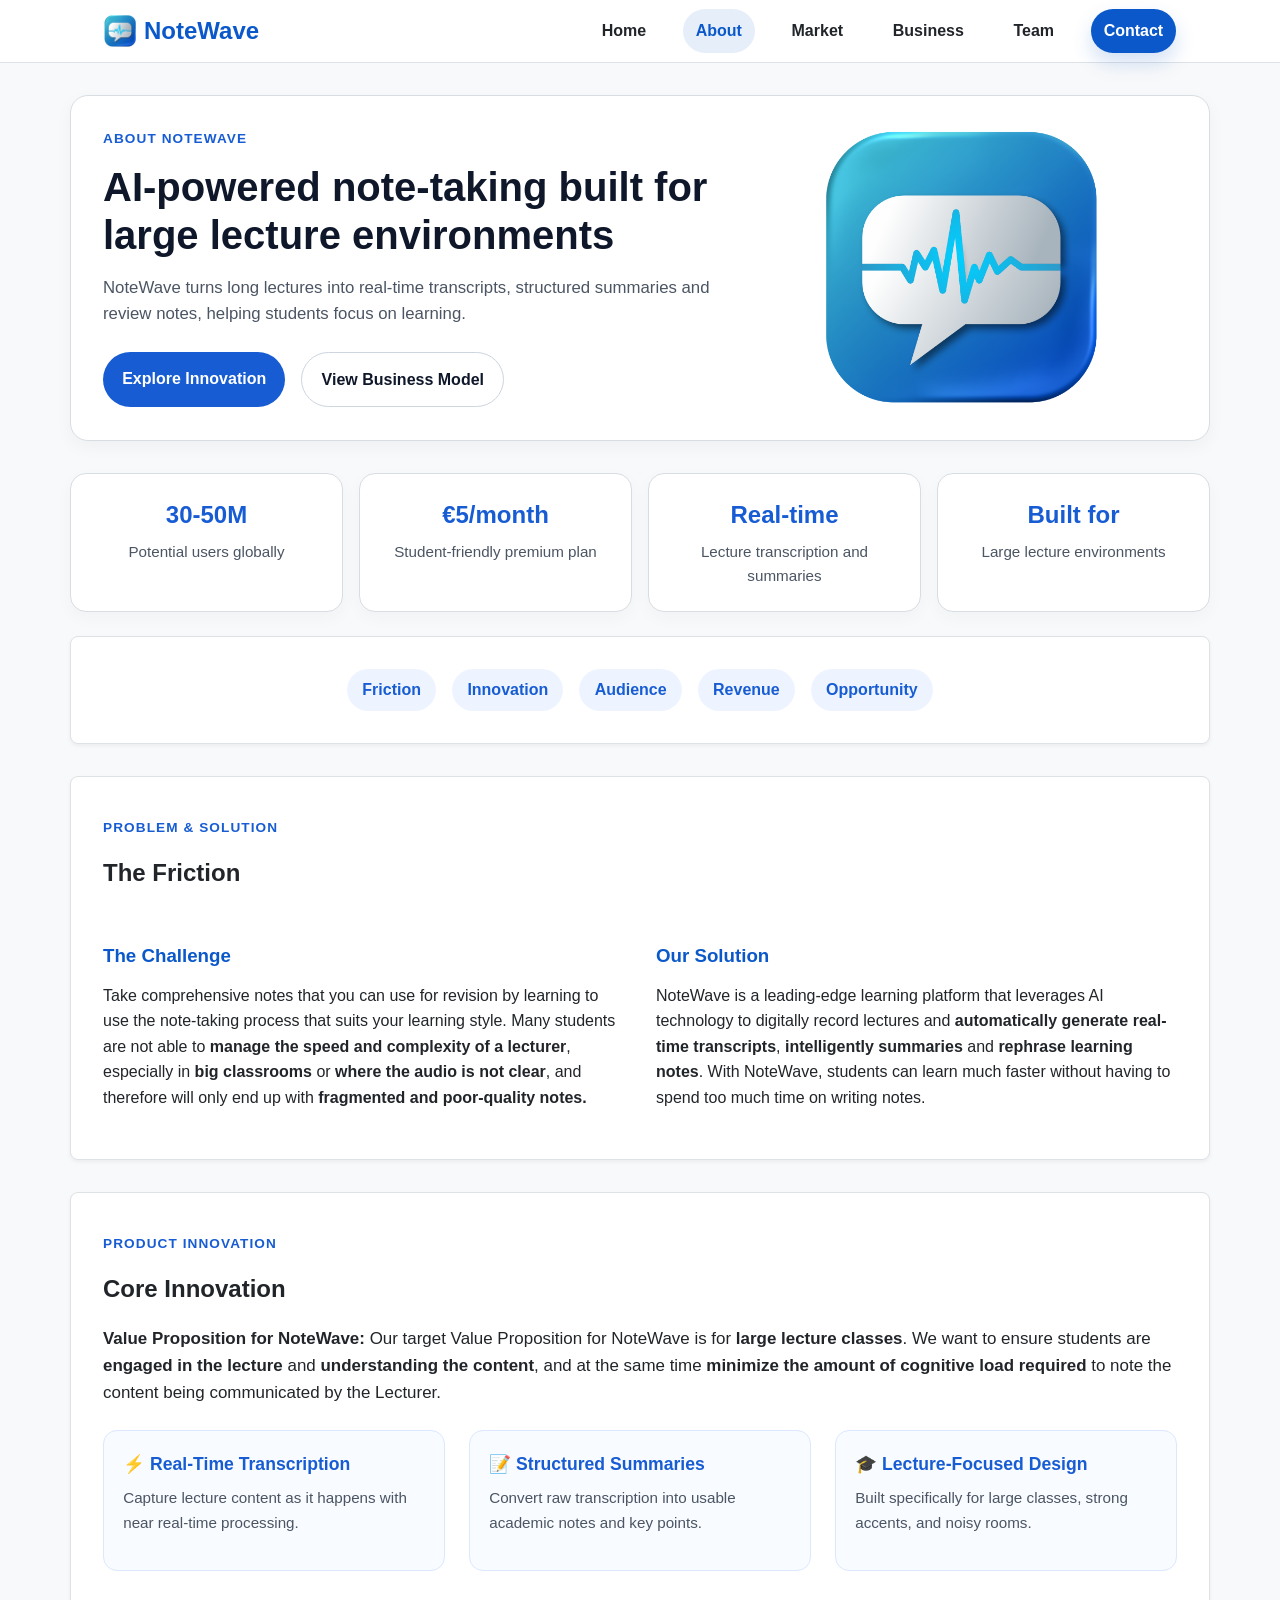
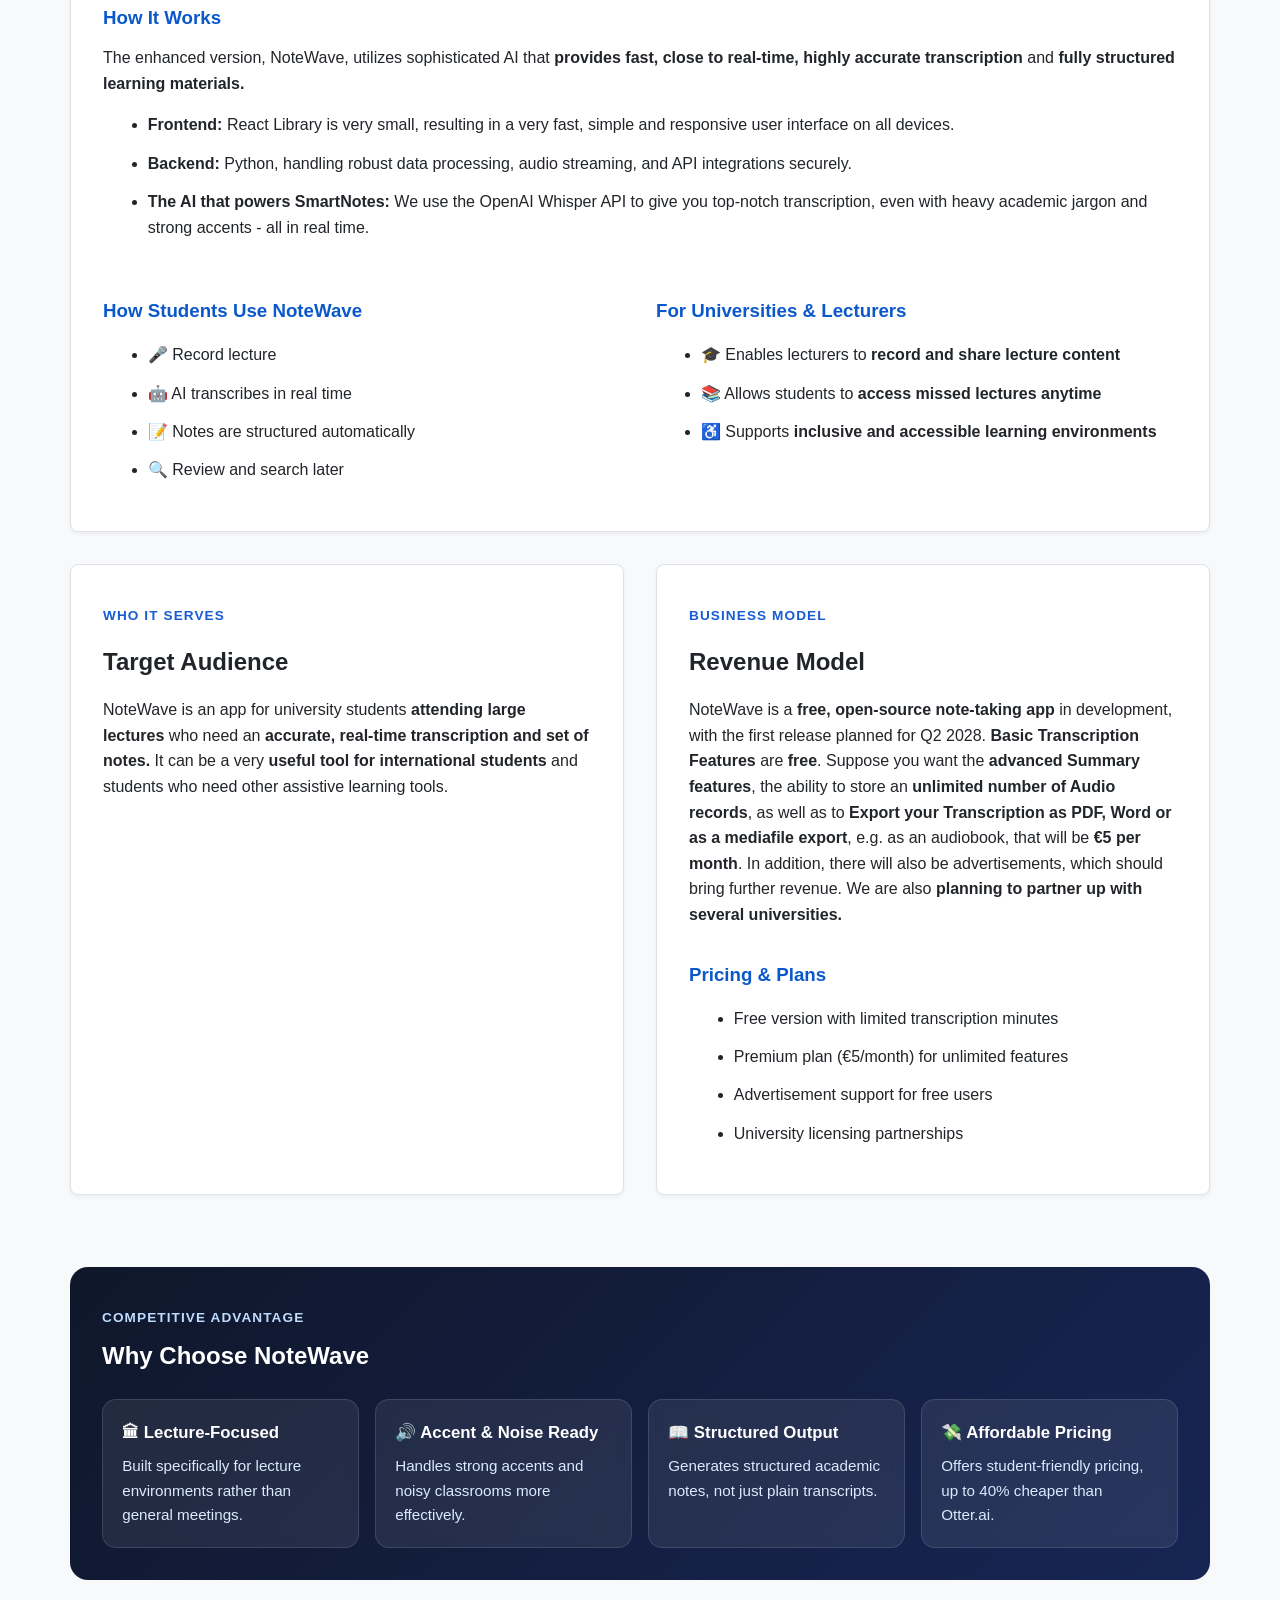
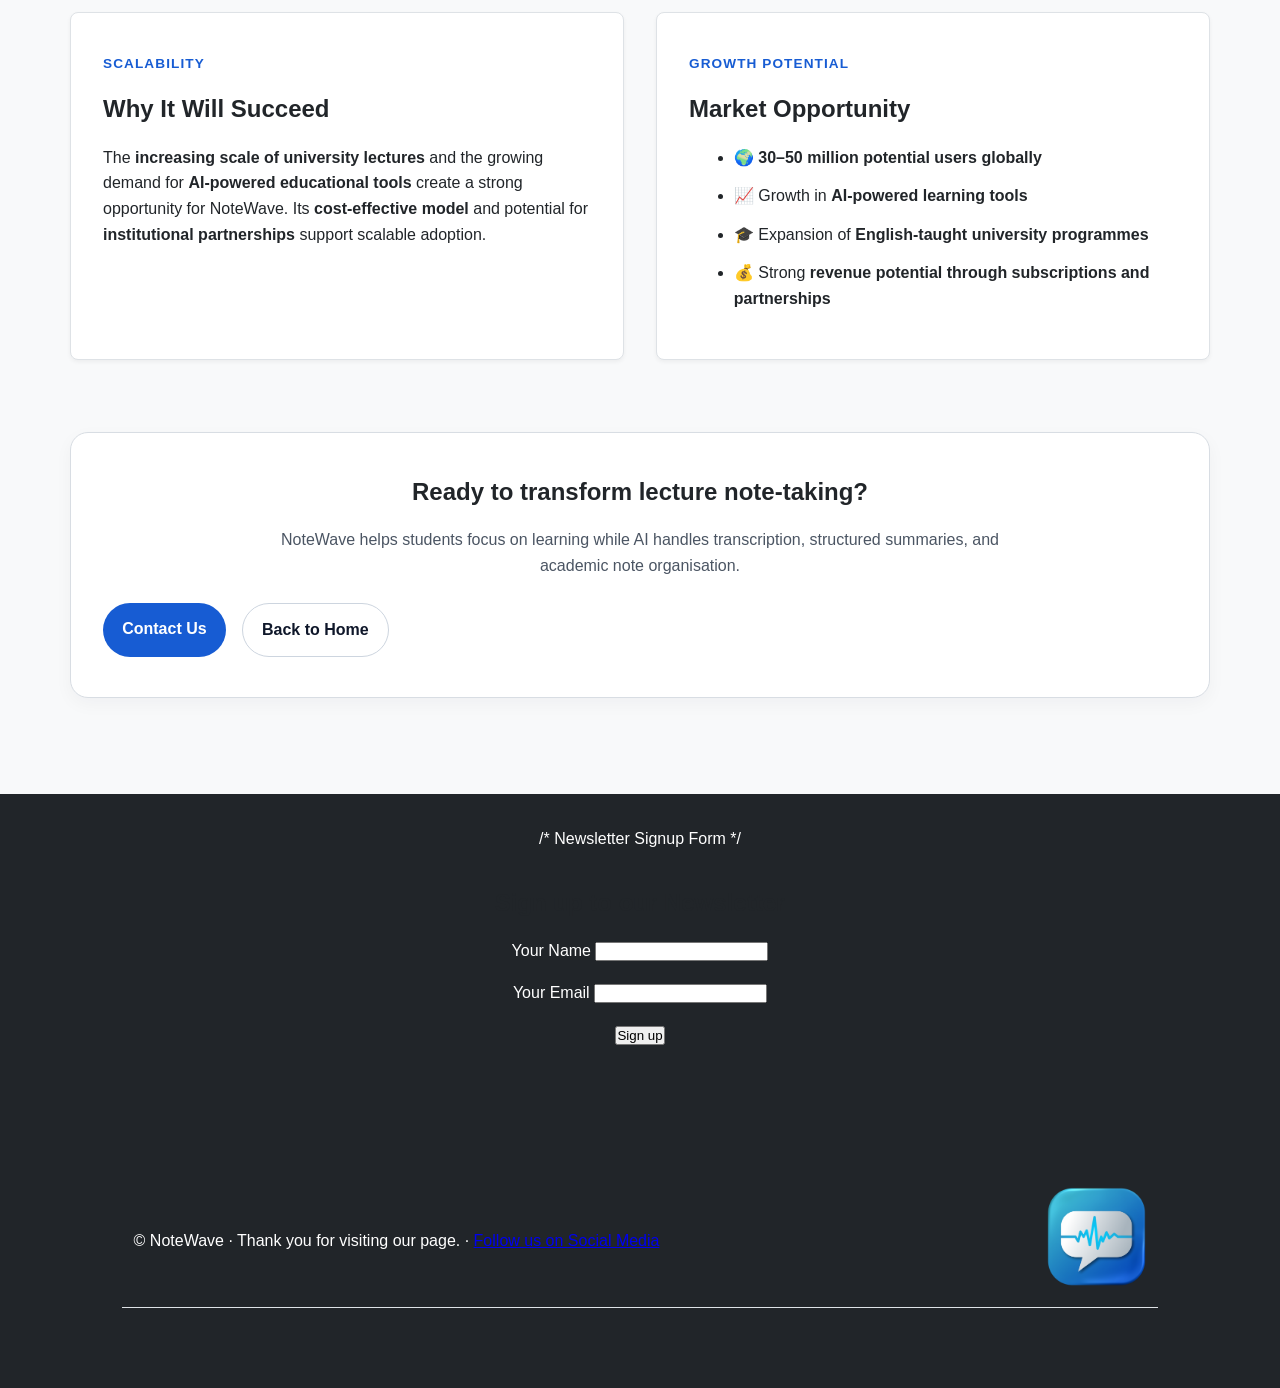
==== commit ea70a7c4: "Merge remote-tracking branch 'upstream/main'" ====
--- a/about.html
+++ b/about.html
@@ -31,8 +31,7 @@
                 <p class="eyebrow">About NoteWave</p>
                 <h1>AI-powered note-taking built for large lecture environments</h1>
                 <p class="hero-description">
-                    NoteWave helps students focus on learning by turning fast-paced lectures
-                    into real-time transcripts, structured summaries, and easy-to-review academic notes.
+                    NoteWave turns long lectures into real-time transcripts, structured summaries and review notes, helping students focus on learning.
                 </p>
 
                 <div class="hero-buttons">
@@ -81,20 +80,14 @@
                 <div>
                     <h3 class="section-title">The Challenge</h3>
                     <p>
-                        Many students struggle to balance <strong>active listening and note-taking</strong>
-                        during fast-paced lectures, particularly in large lecture halls or when audio clarity
-                        is reduced. As a result, students often produce <strong>incomplete or low-quality notes</strong>,
-                        which negatively impacts their understanding and revision.
+                        Take comprehensive notes that you can use for revision by learning to use the note-taking process that suits your learning style. Many students are not able to <strong>manage the speed and complexity of a lecturer</strong>, especially in <strong>big classrooms</strong> or <strong>where the audio is not clear</strong>, and therefore will only end up with <strong>fragmented and poor-quality notes.</strong>
                     </p>
                 </div>
 
                 <div>
                     <h3 class="section-title">Our Solution</h3>
                     <p>
-                        <strong>NoteWave is an AI-powered platform</strong> that records lectures,
-                        transcribes them in real time, and converts them into
-                        <strong>structured summaries and easy-to-review academic notes</strong>,
-                        allowing students to focus on understanding rather than writing.
+                        NoteWave is a leading-edge learning platform that leverages AI technology to digitally record lectures and <strong>automatically generate real-time transcripts</strong>, <strong>intelligently summaries</strong> and <strong>rephrase learning notes</strong>. With NoteWave, students can learn much faster without having to spend too much time on writing notes.
                     </p>
                 </div>
             </div>
@@ -105,10 +98,7 @@
             <h2>Core Innovation</h2>
 
             <p class="lead-text">
-                <strong>Value Proposition:</strong> NoteWave is designed specifically for
-                <strong>large lecture environments</strong>, enabling students to
-                <strong>engage fully with lecture content</strong> while reducing the
-                <strong>cognitive load of rapid note-taking</strong>.
+                <strong>Value Proposition for NoteWave:</strong> Our target Value Proposition for NoteWave is for <strong>large lecture classes</strong>. We want to ensure students are <strong>engaged in the lecture</strong> and <strong>understanding the content</strong>, and at the same time <strong>minimize the amount of cognitive load required </strong>to note the content being communicated by the Lecturer.
             </p>
 
             <div class="feature-grid">
@@ -128,15 +118,13 @@
 
             <h3 class="section-title">How It Works</h3>
             <p>
-                NoteWave leverages <strong>advanced AI technologies</strong> to deliver
-                <strong>near real-time, highly accurate transcription</strong> and
-                <strong>structured learning materials</strong>.
+                The enhanced version, NoteWave, utilizes sophisticated AI that <strong>provides fast, close to real-time, highly accurate transcription</strong> and <strong>fully structured learning materials.</strong>
             </p>
 
             <ul class="styled-list">
-                <li><strong>Frontend:</strong> React, providing a snappy, responsive, and minimal user interface across all devices.</li>
+                <li><strong>Frontend:</strong>  React Library is very small, resulting in a very fast, simple and responsive user interface on all devices.</li>
                 <li><strong>Backend:</strong> Python, handling robust data processing, audio streaming, and API integrations securely.</li>
-                <li><strong>AI Integration:</strong> Utilizing the OpenAI Whisper API to ensure exceptional transcription quality, successfully interpreting complex academic vocabulary and strong accents in real-time.</li>
+                <li><strong>The AI that powers SmartNotes:</strong> We use the OpenAI Whisper API to give you top-notch transcription, even with heavy academic jargon and strong accents - all in real time.</li>
             </ul>
 
             <div class="content-grid two-column top-gap">
@@ -166,10 +154,7 @@
                 <p class="section-label">Who It Serves</p>
                 <h2>Target Audience</h2>
                 <p>
-                    NoteWave is designed for <strong>university students in large lecture settings</strong>
-                    who require <strong>accurate, real-time transcription and structured notes</strong>.
-                    It is particularly valuable for <strong>international students</strong> and
-                    <strong>students who require accessible learning support</strong>.
+                    NoteWave is an app for university students <strong>attending large lectures</strong> who need an <strong>accurate, real-time transcription and set of notes.</strong> It can be a very <strong>useful tool for international students</strong> and students who need other assistive learning tools.
                 </p>
             </div>
 
@@ -177,10 +162,7 @@
                 <p class="section-label">Business Model</p>
                 <h2>Revenue Model</h2>
                 <p>
-                    NoteWave operates on a <strong>freemium model</strong>, offering basic transcription
-                    for free while providing <strong>premium features such as advanced summaries,
-                    unlimited recordings, and export options</strong> for €5/month.
-                    Additional revenue is generated through advertisements and university partnerships.
+                    NoteWave is a <strong>free, open-source note-taking app</strong> in development, with the first release planned for Q2 2028. <strong>Basic Transcription Features</strong> are <strong>free</strong>. Suppose you want the <strong>advanced Summary features</strong>, the ability to store an <strong>unlimited number of Audio records</strong>, as well as to <strong>Export your Transcription as PDF, Word or as a mediafile export</strong>, e.g. as an audiobook, that will be <strong>€5 per month</strong>. In addition, there will also be advertisements, which should bring further revenue. We are also <strong>planning to partner up with several universities.</strong>
                 </p>
 
                 <h3 class="section-title">Pricing &amp; Plans</h3>
--- a/css/styles.css
+++ b/css/styles.css
@@ -37,7 +37,7 @@
     display: flex;
     justify-content: space-between;
     align-items: center;
-    padding: 1rem 5%;
+    padding: 0.55rem 5%;
     max-width: 1200px;
     margin: 0 auto;
 }
@@ -61,17 +61,50 @@
     list-style: none;
     display: flex;
     gap: 1.5rem;
+    align-items: center;
+    margin-bottom: 0;
+}
+
+.nav-links li {
+    margin-bottom: 0;
 }
 
 .nav-links a {
+    display: inline-flex;
+    align-items: center;
+    justify-content: center;
+    padding: 0.38rem 0.8rem;
+    min-height: 2.75rem;
+    border-radius: 999px;
     text-decoration: none;
     color: var(--dark-slate);
-    font-weight: 500;
-    transition: color 0.3s;
-}
-
-.nav-links a:hover, .nav-links a.active {
+    font-weight: 600;
+    line-height: 1;
+    transition: color 0.25s ease, background-color 0.25s ease, transform 0.25s ease, box-shadow 0.25s ease;
+}
+
+.nav-links a:hover {
     color: var(--primary-blue);
+    background: rgba(10, 88, 202, 0.08);
+    transform: translateY(-1px);
+}
+
+.nav-links a.active {
+    color: var(--primary-blue);
+    background: rgba(10, 88, 202, 0.1);
+}
+
+.nav-links a[href="contact.html"] {
+    background: var(--primary-blue);
+    color: var(--white);
+    box-shadow: 0 10px 20px rgba(10, 88, 202, 0.18);
+}
+
+.nav-links a[href="contact.html"]:hover,
+.nav-links a[href="contact.html"].active {
+    background: #084298;
+    color: var(--white);
+    box-shadow: 0 14px 24px rgba(10, 88, 202, 0.24);
 }
 
 main {
@@ -112,24 +145,124 @@
 /* Hero Section */
 .hero {
     text-align: center;
-    padding: 5rem 2rem;
-    background-color: var(--white);
-    border-radius: 8px;
-    box-shadow: 0 4px 6px rgba(0,0,0,0.05);
+    padding: 5rem 2rem 4rem;
+    background:
+        radial-gradient(circle at top left, rgba(10, 88, 202, 0.14), transparent 32%),
+        radial-gradient(circle at top right, rgba(75, 181, 255, 0.14), transparent 28%),
+        linear-gradient(180deg, #ffffff 0%, #f5f9ff 100%);
+    border-radius: 24px;
+    box-shadow: 0 18px 48px rgba(15, 23, 42, 0.08);
     margin-bottom: 3rem;
+    position: relative;
+    overflow: visible;
+    isolation: isolate;
 }
 
 .hero h1 {
-    font-size: 3rem;
+    font-size: clamp(2.75rem, 6vw, 4.5rem);
     color: var(--primary-blue);
     margin-bottom: 1rem;
+    line-height: 1.05;
+    max-width: 900px;
+    margin-left: auto;
+    margin-right: auto;
 }
 
 .hero p {
     font-size: 1.25rem;
     color: #495057;
-    max-width: 600px;
+    max-width: 700px;
     margin: 0 auto 2rem;
+}
+
+.hero-background {
+    position: absolute;
+    inset: 0;
+    pointer-events: none;
+    z-index: -1;
+}
+
+.hero-orb {
+    position: absolute;
+    border-radius: 50%;
+    filter: blur(10px);
+    opacity: 0.7;
+    animation: heroFloat 10s ease-in-out infinite;
+}
+
+.hero-orb-one {
+    width: 280px;
+    height: 280px;
+    background: rgba(10, 88, 202, 0.12);
+    top: -70px;
+    left: -40px;
+}
+
+.hero-orb-two {
+    width: 220px;
+    height: 220px;
+    background: rgba(90, 200, 250, 0.18);
+    right: 6%;
+    bottom: 14%;
+    animation-delay: -4s;
+}
+
+.hero-eyebrow {
+    display: inline-flex;
+    align-items: center;
+    gap: 0.5rem;
+    background: rgba(255, 255, 255, 0.78);
+    border: 1px solid rgba(23, 92, 211, 0.14);
+    border-radius: 999px;
+    padding: 0.5rem 1rem;
+    color: #175cd3;
+    font-size: 0.9rem;
+    font-weight: 700;
+    letter-spacing: 0.04em;
+    text-transform: uppercase;
+    margin-bottom: 1.5rem;
+    backdrop-filter: blur(10px);
+}
+
+.hero-actions {
+    display: flex;
+    justify-content: center;
+    gap: 1rem;
+    flex-wrap: wrap;
+    margin-bottom: 2rem;
+}
+
+.hero-stats {
+    display: grid;
+    grid-template-columns: repeat(3, minmax(0, 1fr));
+    gap: 1rem;
+    max-width: 860px;
+    margin: 0 auto 1rem;
+}
+
+.hero-stat {
+    background: rgba(255, 255, 255, 0.82);
+    border: 1px solid rgba(23, 92, 211, 0.12);
+    border-radius: 18px;
+    padding: 1rem 1.15rem;
+    display: flex;
+    flex-direction: column;
+    gap: 0.2rem;
+    box-shadow: 0 16px 30px rgba(15, 23, 42, 0.06);
+    backdrop-filter: blur(10px);
+    animation: statPulse 4s ease-in-out infinite;
+    animation-delay: var(--delay, 0s);
+}
+
+.hero-stat-value {
+    font-size: 1.35rem;
+    font-weight: 800;
+    color: #0f172a;
+}
+
+.hero-stat-label {
+    font-size: 0.95rem;
+    color: #5b6672;
 }
 
 /* Buttons */
@@ -151,6 +284,18 @@
     background-color: #084298;
 }
 
+.btn-ghost {
+    background: rgba(255, 255, 255, 0.85);
+    border: 1px solid rgba(23, 92, 211, 0.16);
+    color: #0f172a;
+    box-shadow: 0 10px 24px rgba(15, 23, 42, 0.06);
+}
+
+.btn-ghost:hover {
+    background: #ffffff;
+    color: var(--primary-blue);
+}
+
 /* Cards & Grid */
 .grid {
     display: grid;
@@ -216,9 +361,9 @@
 }
 
 .btn-hero {
-    font-size: 1.25rem;
-    padding: 1.25rem 3rem;
-    border-radius: 8px;
+    font-size: 1.5rem;
+    padding: 1.6rem 4.1rem;
+    border-radius: 14px;
     box-shadow: 0 4px 15px rgba(10, 88, 202, 0.3);
     position: relative;
     z-index: 10;
@@ -233,15 +378,16 @@
 .hero-visuals {
     position: relative;
     max-width: 800px;
-    margin: 8rem auto 0;
+    margin: 6.5rem auto 0;
     display: flex;
     justify-content: center;
     align-items: flex-end;
+    overflow: visible;
 }
 
 .macbook-wrapper {
     width: 80%;
-    max-width: 600px;
+    max-width: 520px;
     z-index: 5;
     position: relative;
     transition: transform 0.5s cubic-bezier(0.175, 0.885, 0.32, 1.275);
@@ -257,7 +403,7 @@
 
 .visual-hand {
     position: absolute;
-    bottom: 5%;
+    bottom: 70%;
     z-index: 15;
     width: 30vw;
     max-width: 400px;
@@ -267,34 +413,55 @@
 }
 
 .visual-hand-left {
-    left: calc(50% - 50vw);
+    left: min(-24vw, calc(50% - 50vw));
     transform: translateX(-100%) rotate(-30deg);
 }
 
 .visual-hand-right {
-    right: calc(50% - 50vw);
+    right: min(-24vw, calc(50% - 50vw));
     transform: translateX(100%) rotate(30deg);
 }
 
 /* Animations Triggered by Hovering the Button */
-.btn-hero:hover ~ .hero-visuals .macbook-wrapper {
+.hero-interactive.is-hovered .macbook-wrapper {
     transform: translateY(-30px);
 }
 
-.btn-hero:hover ~ .hero-visuals .visual-hand-left {
+.hero-interactive.is-hovered .visual-hand-left {
     opacity: 1;
     transform: translateX(0) rotate(-10deg);
 }
 
-.btn-hero:hover ~ .hero-visuals .visual-hand-right {
+.hero-interactive.is-hovered .visual-hand-right {
     opacity: 1;
     transform: translateX(0) rotate(10deg);
+}
+
+.reveal-up {
+    opacity: 0;
+    transform: translateY(42px);
+    transition: opacity 0.8s ease, transform 0.8s ease;
+}
+
+.reveal-up.visible {
+    opacity: 1;
+    transform: translateY(0);
+}
+
+@keyframes heroFloat {
+    0%, 100% { transform: translate3d(0, 0, 0) scale(1); }
+    50% { transform: translate3d(0, 18px, 0) scale(1.06); }
+}
+
+@keyframes statPulse {
+    0%, 100% { transform: translateY(0); }
+    50% { transform: translateY(-4px); }
 }
 
 /* Transcription Recording Demo Feature */
 .feature-recording {
     background-color: #1a1a1e;
-    width: 100vw;
+    width: auto;
     margin-left: calc(-50vw + 50%);
     margin-right: calc(-50vw + 50%);
     padding: 5rem 2rem;
@@ -460,7 +627,7 @@
     .visual-hand {
         display: none !important;
     }
-    
+
     nav {
         flex-direction: column;
         gap: 1rem;
@@ -474,6 +641,31 @@
     
     .hero h1 {
         font-size: 2rem;
+    }
+
+    .hero {
+        padding: 3rem 1.25rem;
+        border-radius: 18px;
+    }
+
+    .hero p {
+        font-size: 1.05rem;
+    }
+
+    .hero-actions {
+        flex-direction: column;
+        align-items: stretch;
+    }
+
+    .hero-stats {
+        grid-template-columns: 1fr;
+        gap: 0.75rem;
+    }
+
+    .hero-visuals {
+        margin-top: 3.5rem;
+        flex-direction: column;
+        align-items: center;
     }
 }
 
@@ -483,6 +675,9 @@
     background-color: var(--white);
     text-align: center;
     border-top: 1px solid var(--border-color);
+    width: auto;
+    margin-left: calc(-50vw + 50%);
+    margin-right: calc(-50vw + 50%);
 }
 
 .summarize-header {
@@ -501,27 +696,32 @@
 }
 
 .summarize-layout {
-    display: flex;
-    align-items: center;
-    justify-content: center;
+    display: grid;
     gap: 2rem;
-    max-width: 1400px;
+    max-width: 1280px;
     margin: 0 auto;
     text-align: left;
 }
 
+.summarize-top-row {
+    display: grid;
+    grid-template-columns: repeat(2, minmax(0, 1fr));
+    gap: 1.5rem;
+    align-items: stretch;
+}
+
 .summarize-box {
-    flex: 1;
     background: var(--light-gray);
     border: 1px solid var(--border-color);
     border-radius: 12px;
     padding: 2.5rem 2rem 2rem;
-    min-height: 350px;
+    min-height: 360px;
     box-shadow: 0 4px 15px rgba(0,0,0,0.05);
     position: relative;
     transition: transform 0.3s ease, box-shadow 0.3s ease;
     display: flex;
     flex-direction: column;
+    height: 100%;
 }
 
 .summarize-box:hover {
@@ -555,6 +755,18 @@
     justify-content: center;
 }
 
+.original-text-box .box-content {
+    justify-content: flex-start;
+}
+
+.original-text-box .box-content p {
+    font-size: 1.2rem;
+    line-height: 1.95;
+    margin-bottom: 0;
+    font-style: italic;
+    font-family: Georgia, "Times New Roman", serif;
+}
+
 .box-content p {
     color: #495057;
     font-size: 0.8rem;
@@ -577,11 +789,46 @@
     line-height: 1.5;
 }
 
+.summarize-arrow-row {
+    display: flex;
+    justify-content: center;
+}
+
+.summarize-arrow {
+    display: flex;
+    flex-direction: row;
+    align-items: center;
+    justify-content: center;
+    min-width: 240px;
+    color: var(--primary-blue);
+}
+
+.summarize-arrow-line {
+    width: 160px;
+    height: 4px;
+    border-radius: 999px;
+    background: linear-gradient(90deg, rgba(10, 88, 202, 0.18) 0%, rgba(10, 88, 202, 0.95) 100%);
+}
+
+.summarize-arrow-head {
+    width: 18px;
+    height: 18px;
+    border-right: 4px solid var(--primary-blue);
+    border-bottom: 4px solid var(--primary-blue);
+    transform: rotate(-45deg);
+    margin-left: -2px;
+}
+
+.summarize-action-wrap {
+    display: flex;
+    justify-content: center;
+}
+
 .summarize-action {
     display: flex;
     justify-content: center;
     align-items: center;
-    padding: 0 1rem;
+    padding: 0;
 }
 
 .btn-summarize {
@@ -649,9 +896,267 @@
 }
 
 @media (max-width: 900px) {
-    .summarize-layout {
+    .summarize-top-row {
+        grid-template-columns: 1fr;
+        gap: 2.5rem;
+    }
+
+    .summarize-arrow-line {
+        width: 110px;
+    }
+
+    .summarize-arrow-head {
+        margin-left: -2px;
+    }
+}
+
+/* Quiz Feature */
+.feature-quiz {
+    padding: 5rem 2rem 6rem;
+    background: #1a1a1e;
+    border-top: 1px solid var(--border-color);
+    width: auto;
+    margin-left: calc(-50vw + 50%);
+    margin-right: calc(-50vw + 50%);
+}
+
+.quiz-layout {
+    max-width: 1200px;
+    margin: 0 auto;
+    display: block;
+}
+
+.quiz-section-header {
+    max-width: 1200px;
+    margin: 0 auto 2rem;
+    text-align: left;
+}
+
+.quiz-eyebrow {
+    color: #7cc8ff;
+    font-size: 0.85rem;
+    font-weight: 700;
+    text-transform: uppercase;
+    letter-spacing: 0.08em;
+    margin-bottom: 1rem;
+}
+
+.quiz-section-header h2 {
+    font-size: 2.3rem;
+    color: #ffffff;
+    margin-bottom: 1rem;
+}
+
+.quiz-section-header p {
+    font-size: 1.05rem;
+    color: #b3b3ba;
+    margin-bottom: 1.5rem;
+}
+
+.quiz-demo {
+    background: #242428;
+    border-radius: 18px;
+    border: 1px solid rgba(255, 255, 255, 0.08);
+    box-shadow: 0 16px 40px rgba(0, 0, 0, 0.24);
+    padding: 2rem;
+}
+
+.quiz-demo-header {
+    display: flex;
+    justify-content: space-between;
+    align-items: center;
+    gap: 1rem;
+    margin-bottom: 1.5rem;
+}
+
+.quiz-pill {
+    background: rgba(124, 200, 255, 0.14);
+    color: #8dd4ff;
+    padding: 0.5rem 0.9rem;
+    border-radius: 999px;
+    font-size: 0.85rem;
+    font-weight: 700;
+}
+
+.quiz-start-state {
+    display: flex;
+    align-items: center;
+    justify-content: center;
+    min-height: 320px;
+}
+
+.btn-quiz {
+    border: none;
+    background: #0a58ca;
+    color: var(--white);
+    font-weight: 700;
+    padding: 0.85rem 1.25rem;
+    border-radius: 999px;
+    cursor: pointer;
+    transition: transform 0.2s ease, box-shadow 0.2s ease, background-color 0.2s ease;
+    box-shadow: 0 8px 18px rgba(10, 88, 202, 0.22);
+}
+
+.btn-quiz-large {
+    font-size: 1.2rem;
+    padding: 1.2rem 2.8rem;
+    min-width: 240px;
+}
+
+.btn-quiz:hover:not(:disabled) {
+    background-color: #084298;
+    transform: translateY(-2px);
+}
+
+.btn-quiz:disabled {
+    opacity: 0.7;
+    cursor: wait;
+}
+
+.quiz-card {
+    background: #1f1f23;
+    border: 1px solid rgba(255, 255, 255, 0.08);
+    border-radius: 14px;
+    padding: 1.5rem;
+    min-height: 170px;
+}
+
+.quiz-card h3 {
+    margin-bottom: 0.75rem;
+    color: #ffffff;
+}
+
+.quiz-card-intro p,
+.quiz-placeholder-state p,
+.quiz-question,
+.quiz-feedback {
+    color: #b3b3ba;
+}
+
+.quiz-card-intro {
+    margin-bottom: 1.25rem;
+    padding-bottom: 1rem;
+    border-bottom: 1px solid rgba(255, 255, 255, 0.08);
+}
+
+.quiz-card-label {
+    display: inline-block;
+    color: #8dd4ff;
+    font-size: 0.8rem;
+    font-weight: 700;
+    letter-spacing: 0.08em;
+    text-transform: uppercase;
+}
+
+.quiz-card-intro p {
+    margin-bottom: 0;
+}
+
+.quiz-placeholder-state {
+    display: flex;
+    align-items: center;
+    justify-content: center;
+    min-height: 138px;
+    text-align: center;
+}
+
+.quiz-question {
+    font-size: 1.05rem;
+    margin-bottom: 1rem;
+}
+
+.quiz-answer-list {
+    display: grid;
+    gap: 0.85rem;
+}
+
+.quiz-answer {
+    width: 100%;
+    border: 1px solid rgba(255, 255, 255, 0.12);
+    background: #2b2b30;
+    color: #ffffff;
+    border-radius: 12px;
+    padding: 1rem 1rem;
+    text-align: left;
+    font: inherit;
+    cursor: pointer;
+    transition: transform 0.2s ease, border-color 0.2s ease, background-color 0.2s ease;
+}
+
+.quiz-answer:hover:not(:disabled) {
+    transform: translateY(-2px);
+    border-color: rgba(124, 200, 255, 0.45);
+}
+
+.quiz-answer.is-correct {
+    background: rgba(36, 194, 128, 0.18);
+    border-color: rgba(36, 194, 128, 0.8);
+}
+
+.quiz-answer.is-wrong {
+    background: rgba(224, 94, 80, 0.16);
+    border-color: rgba(224, 94, 80, 0.85);
+}
+
+.quiz-answer:disabled {
+    cursor: default;
+    opacity: 1;
+}
+
+.quiz-feedback {
+    margin-top: 1rem;
+    margin-bottom: 0;
+    font-weight: 700;
+}
+
+.quiz-feedback.is-correct {
+    color: #7ce6ac;
+}
+
+.quiz-feedback.is-wrong {
+    color: #ff9d92;
+}
+
+.home-cta {
+    padding: 2rem 0 1rem;
+    text-align: center;
+}
+
+.home-cta-header {
+    margin-bottom: 1.75rem;
+}
+
+.home-cta-header h2 {
+    font-size: 2.5rem;
+    color: var(--primary-blue);
+    margin-bottom: 0.5rem;
+}
+
+.home-cta-header p {
+    font-size: 1.25rem;
+    color: #6c757d;
+}
+
+@media (max-width: 640px) {
+    .quiz-demo-header {
         flex-direction: column;
-        gap: 3rem;
+        align-items: flex-start;
+    }
+
+    .quiz-demo {
+        padding: 1.25rem;
+    }
+
+    .quiz-section-header h2 {
+        font-size: 1.9rem;
+    }
+
+    .home-cta-header h2 {
+        font-size: 1.9rem;
+    }
+
+    .home-cta-header p {
+        font-size: 1.05rem;
     }
 }
 
@@ -1052,78 +1557,5 @@
 
     .card {
         padding: 1.5rem;
-        /* FOOTER */
-
-#footer-layout {
-    background: var(--dark-slate);
-    color: var(--white);
-    padding: 1.5rem 5%;
-    margin-top: auto;
-}
-
-.footer-container {
-    max-width: 1200px;
-    margin-inline: auto;
-
-    display: flex;
-    justify-content: space-between;
-    align-items: center;
-    gap: 1rem;
-    flex-wrap: wrap;
-}
-
-.footer-text {
-    color: #adb5bd;
-    font-size: 0.9rem;
-}
-
-.footer-separator {
-    color: #555e6b;
-    margin: 0 0.5rem;
-    font-size: 0.9rem;
-}
-
-#footer-layout a {
-    text-decoration: none;
-    transition: color 0.25s ease;
-}
-
-#footer-layout a:hover {
-    text-decoration: underline;
-    text-underline-offset: 3px;
-}
-
-#footer-layout a:hover .footer-text {
-    color: var(--white);
-}
-
-/* Logo */
-
-.contact-logo {
-    display: block;
-    border-radius: 8px;
-    opacity: 0.85;
-    transition: transform 0.25s ease, opacity 0.25s ease;
-}
-
-.contact-logo:hover {
-    opacity: 1;
-    transform: scale(1.05);
-}
-
-@media (max-width: 768px) {
-    .newsletter {
-        padding: 3rem 5%;
-    }
-
-    .footer-container {
-        flex-direction: column;
-        text-align: center;
-    }
-
-    .contact-logo {
-        margin-top: 1rem;
-    }
-}
-    }
-}
+    }
+}
